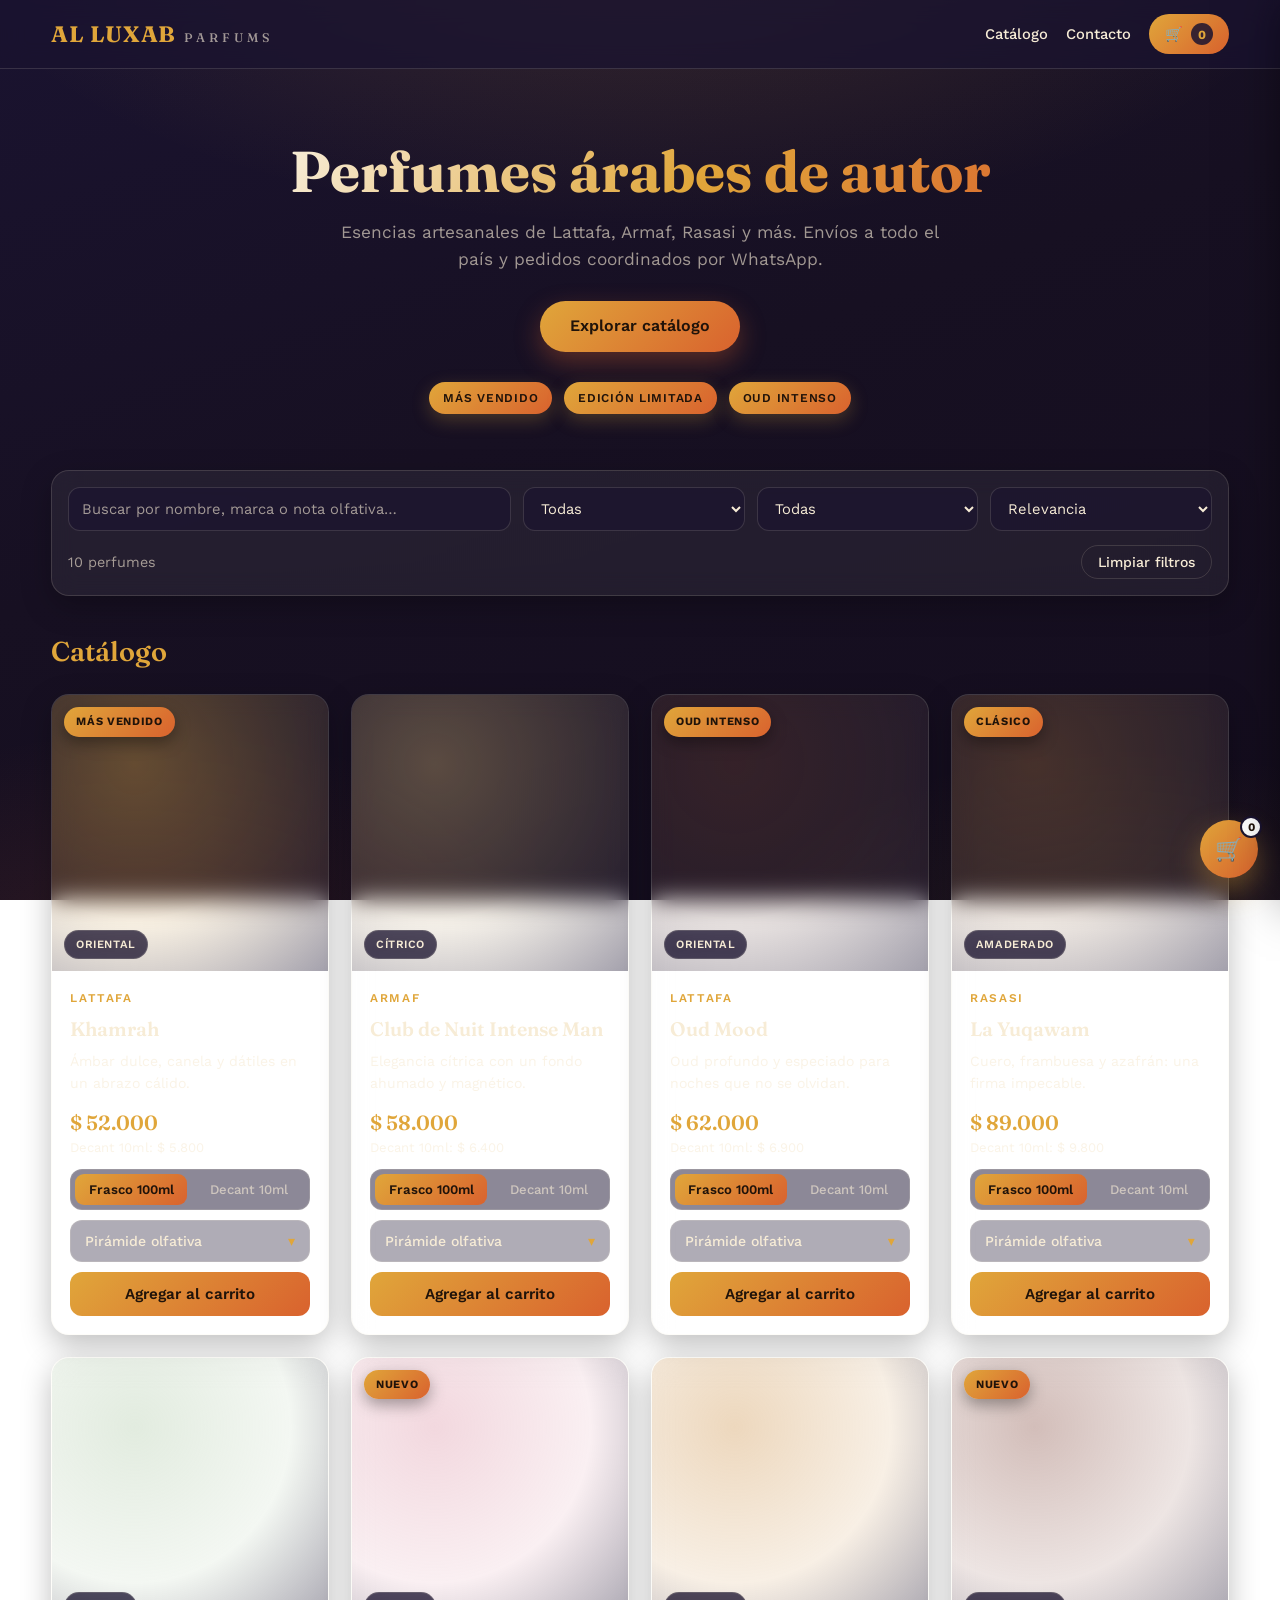
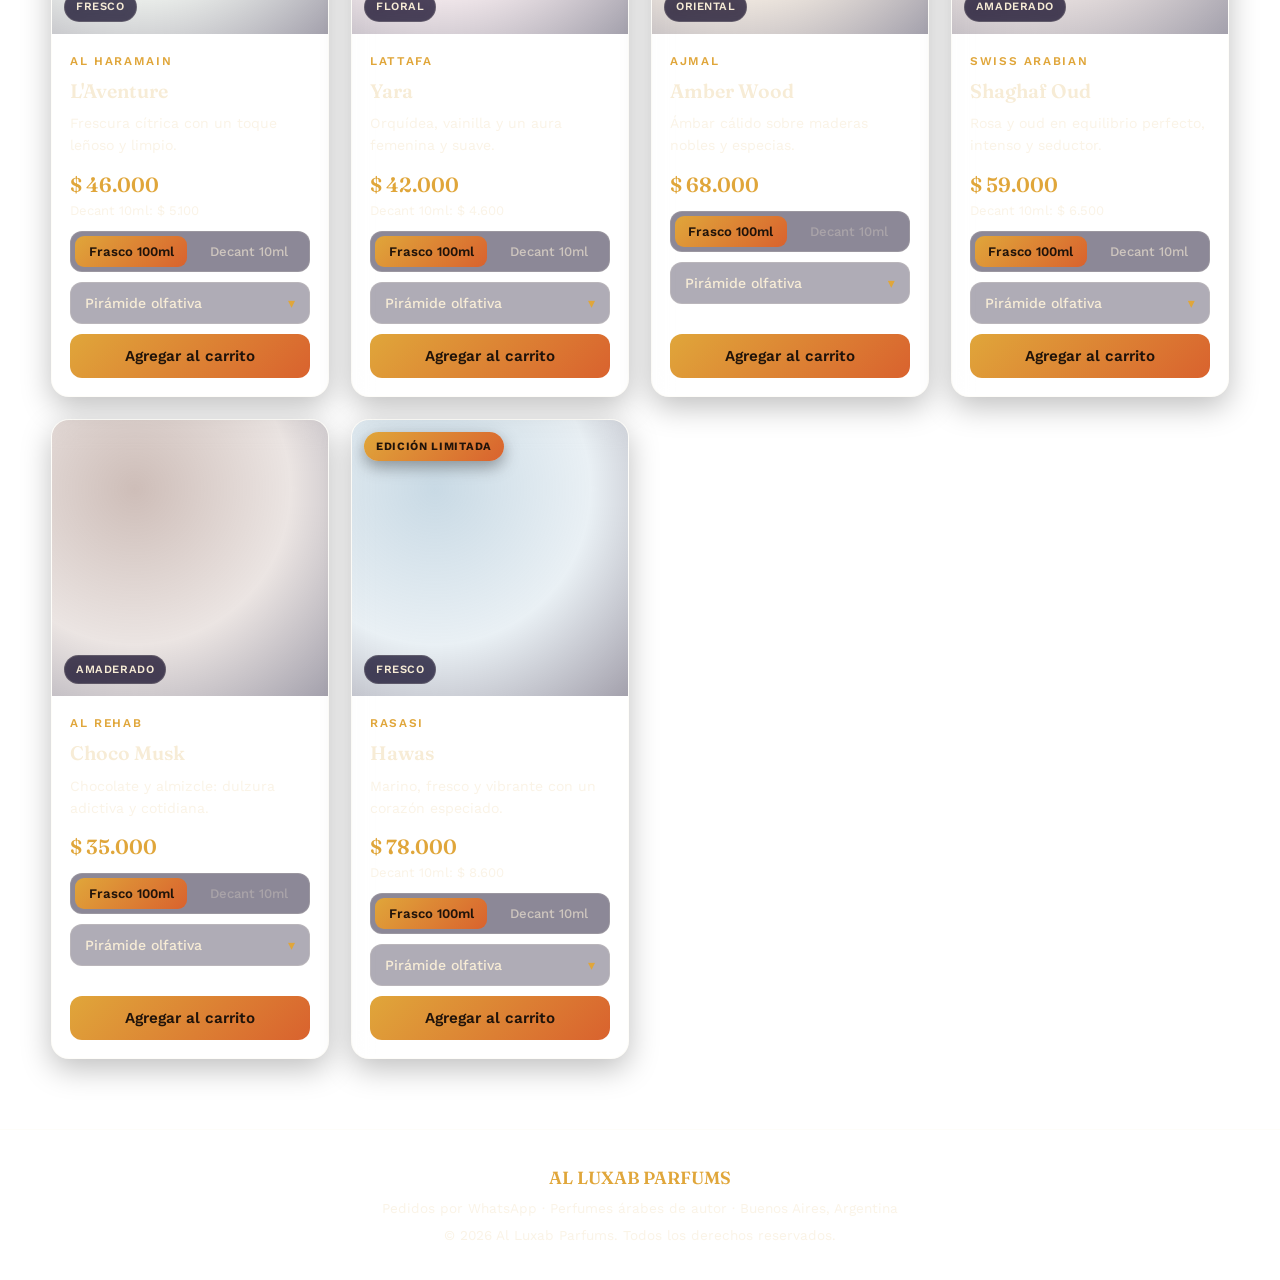
==== index.html @ f79dd001 "Initial release: Al Luxab Parfums e-commerce & admin panel" ====
<!DOCTYPE html>
<html lang="es">
<head>
<meta charset="UTF-8">
<meta name="viewport" content="width=device-width, initial-scale=1.0">
<title>Al Luxab Parfums — Perfumes árabes de autor</title>
<meta name="description" content="Perfumes árabes de autor. Envíos a todo el país y pedidos por WhatsApp.">
<link rel="preconnect" href="https://fonts.googleapis.com">
<link rel="preconnect" href="https://fonts.gstatic.com" crossorigin>
<link href="https://fonts.googleapis.com/css2?family=Fraunces:wght@500;600;700&family=Work+Sans:wght@400;500;600&display=swap" rel="stylesheet">
<style>
  :root {
    --bg: #1a1330;
    --bg-soft: #241b42;
    --gold: #e0a63a;
    --dune: #d9622e;
    --cream: #f7ecd6;
    --muted: rgba(247,236,214,0.62);
    --glass-bg: rgba(255,255,255,0.06);
    --glass-border: rgba(247,236,214,0.14);
    --danger: #e05d5d;
    --success: #4caf7d;
    --whatsapp: #25d366;
    --radius: 18px;
  }

  * { margin: 0; padding: 0; box-sizing: border-box; }

  html { scroll-behavior: smooth; }

  body {
    font-family: 'Work Sans', system-ui, sans-serif;
    background: #1a1330;
    color: var(--cream);
    min-height: 100vh;
    line-height: 1.55;
    background:
      radial-gradient(ellipse 90% 55% at 50% -8%, rgba(224,166,58,0.16), transparent 60%),
      radial-gradient(ellipse 55% 45% at 12% 108%, rgba(217,98,46,0.13), transparent 60%),
      radial-gradient(ellipse 55% 45% at 88% 110%, rgba(224,166,58,0.10), transparent 60%),
      linear-gradient(160deg, #1a1330 0%, #171022 45%, #140d1e 100%);
    background-attachment: fixed;
  }

  ::selection { background: rgba(224,166,58,0.35); }

  button, select, input { font-family: inherit; }

  img { display: block; max-width: 100%; }

  a { color: var(--gold); }

  :focus-visible { outline: 2px solid var(--gold); outline-offset: 2px; }

  .glass {
    background: var(--glass-bg);
    border: 1px solid var(--glass-border);
    border-radius: var(--radius);
    backdrop-filter: blur(12px);
    -webkit-backdrop-filter: blur(12px);
    box-shadow: 0 10px 30px rgba(0,0,0,0.25);
  }

  .container { width: min(1180px, 92%); margin: 0 auto; }

  /* ===== Header ===== */
  header.site-header {
    position: sticky; top: 0; z-index: 60;
    background: rgba(26,19,48,0.72);
    border-bottom: 1px solid var(--glass-border);
    backdrop-filter: blur(12px);
    -webkit-backdrop-filter: blur(12px);
  }
  .header-inner {
    display: flex; align-items: center; justify-content: space-between;
    gap: 16px; padding: 14px 0;
  }
  .brand { display: flex; align-items: baseline; gap: 8px; text-decoration: none; }
  .brand-wordmark {
    font-family: 'Fraunces', serif; font-weight: 700; font-size: 1.4rem;
    letter-spacing: 0.04em; color: var(--gold);
  }
  .brand-sub {
    font-family: 'Fraunces', serif; font-weight: 500; font-size: 0.78rem;
    letter-spacing: 0.32em; color: var(--muted); text-transform: uppercase;
  }
  nav.main-nav { display: flex; align-items: center; gap: 18px; }
  nav.main-nav a { color: var(--cream); text-decoration: none; font-weight: 500; font-size: 0.92rem; transition: color 0.2s; }
  nav.main-nav a:hover { color: var(--gold); }
  .header-cart {
    display: inline-flex; align-items: center; gap: 8px;
    background: linear-gradient(135deg, var(--gold), var(--dune));
    color: #20130a; border: none; border-radius: 999px;
    padding: 9px 16px; font-weight: 600; cursor: pointer; font-size: 0.9rem;
    transition: transform 0.15s, box-shadow 0.2s;
  }
  .header-cart:hover { transform: translateY(-2px); box-shadow: 0 8px 22px rgba(224,166,58,0.35); }
  .header-cart .cart-count {
    background: rgba(26,19,48,0.85); color: var(--gold); border-radius: 999px;
    min-width: 22px; height: 22px; padding: 0 6px; display: inline-flex;
    align-items: center; justify-content: center; font-size: 0.78rem; font-weight: 700;
  }
  .header-cart .cart-count.bump { animation: bump 0.35s ease; }
  @keyframes bump { 0%{transform:scale(1)} 40%{transform:scale(1.35)} 100%{transform:scale(1)} }

  /* ===== Hero ===== */
  .hero { text-align: center; padding: 72px 0 56px; position: relative; }
  .hero h1 {
    font-family: 'Fraunces', serif; font-weight: 700; font-size: clamp(2.1rem, 5vw, 3.6rem);
    line-height: 1.08; color: var(--cream);
    background: linear-gradient(120deg, var(--cream) 20%, var(--gold) 55%, var(--dune) 90%);
    -webkit-background-clip: text; background-clip: text; -webkit-text-fill-color: transparent;
    margin-bottom: 16px;
  }
  .hero p.lead { color: var(--muted); font-size: 1.08rem; max-width: 620px; margin: 0 auto 28px; }
  .hero-cta {
    display: inline-block;
    background: linear-gradient(135deg, var(--gold), var(--dune));
    color: #20130a; font-weight: 600; font-size: 1rem;
    padding: 13px 30px; border-radius: 999px; text-decoration: none;
    box-shadow: 0 10px 26px rgba(217,98,46,0.35); transition: transform 0.2s, box-shadow 0.2s;
  }
  .hero-cta:hover { transform: translateY(-3px); box-shadow: 0 14px 34px rgba(224,166,58,0.4); }
  .hero-chips { display: flex; justify-content: center; gap: 12px; margin-top: 30px; flex-wrap: wrap; }
  .hero-chip {
    font-size: 0.75rem; font-weight: 600; letter-spacing: 0.06em; text-transform: uppercase;
    padding: 7px 14px; border-radius: 999px;
    background: linear-gradient(135deg, var(--gold), var(--dune)); color: #20130a;
    box-shadow: 0 6px 18px rgba(224,166,58,0.25); animation: float 4s ease-in-out infinite;
  }
  .hero-chip:nth-child(2) { animation-delay: 0.7s; }
  .hero-chip:nth-child(3) { animation-delay: 1.4s; }
  @keyframes float { 0%,100%{transform:translateY(0)} 50%{transform:translateY(-7px)} }

  /* ===== Filters ===== */
  .filters-bar {
    position: sticky; top: 66px; z-index: 50; padding: 16px; margin-bottom: 34px;
  }
  .filters-grid { display: grid; grid-template-columns: 1fr; gap: 12px; }
  @media (min-width: 720px) {
    .filters-grid { grid-template-columns: 2fr 1fr 1fr 1fr; }
  }
  .filters-grid input, .filters-grid select {
    width: 100%; padding: 11px 13px; border-radius: 12px;
    background: rgba(26,19,48,0.55); border: 1px solid var(--glass-border);
    color: var(--cream); font-size: 0.92rem; transition: border-color 0.2s;
  }
  .filters-grid input::placeholder { color: var(--muted); }
  .filters-grid input:focus, .filters-grid select:focus { border-color: var(--gold); outline: none; }
  .filters-grid select option { background: var(--bg-soft); color: var(--cream); }
  .filters-meta {
    display: flex; align-items: center; justify-content: space-between;
    gap: 12px; margin-top: 14px; flex-wrap: wrap;
  }
  .filters-meta .result-count { color: var(--muted); font-size: 0.9rem; }
  .btn-ghost {
    background: transparent; border: 1px solid var(--glass-border); color: var(--cream);
    padding: 8px 16px; border-radius: 999px; font-weight: 500; font-size: 0.88rem;
    cursor: pointer; transition: border-color 0.2s, color 0.2s;
  }
  .btn-ghost:hover { border-color: var(--gold); color: var(--gold); }

  /* ===== Error banner ===== */
  .error-banner {
    border: 1px solid rgba(224,93,93,0.5); background: rgba(224,93,93,0.12);
    color: #f3b9b9; padding: 14px 18px; border-radius: 14px; margin-bottom: 28px; font-size: 0.95rem;
  }

  /* ===== Product grid ===== */
  .section-title {
    font-family: 'Fraunces', serif; font-weight: 600; font-size: 1.7rem;
    color: var(--gold); margin-bottom: 22px;
  }
  .grid { display: grid; grid-template-columns: repeat(auto-fill, minmax(250px, 1fr)); gap: 22px; }

  .card { overflow: hidden; display: flex; flex-direction: column; transition: transform 0.25s, box-shadow 0.25s, border-color 0.25s; }
  .card:hover { transform: translateY(-4px); border-color: rgba(224,166,58,0.55); box-shadow: 0 18px 40px rgba(0,0,0,0.4); }
  .card-image { position: relative; aspect-ratio: 1 / 1; overflow: hidden; }
  .card-image img { width: 100%; height: 100%; object-fit: cover; transition: transform 0.5s ease; }
  .card:hover .card-image img { transform: scale(1.06); }
  .card-image .fallback { width: 100%; height: 100%; }
  .badge-chip {
    position: absolute; top: 12px; left: 12px; z-index: 2;
    background: linear-gradient(135deg, var(--gold), var(--dune));
    color: #20130a; font-size: 0.7rem; font-weight: 700; letter-spacing: 0.06em;
    text-transform: uppercase; padding: 6px 12px; border-radius: 999px;
    box-shadow: 0 6px 16px rgba(0,0,0,0.35);
  }
  .family-chip {
    position: absolute; bottom: 12px; left: 12px; z-index: 2;
    background: rgba(26,19,48,0.75); color: var(--cream); border: 1px solid var(--glass-border);
    font-size: 0.7rem; font-weight: 600; letter-spacing: 0.05em; text-transform: uppercase;
    padding: 5px 11px; border-radius: 999px; backdrop-filter: blur(6px);
  }
  .card-body { padding: 18px; display: flex; flex-direction: column; gap: 10px; flex: 1; }
  .card-brand { font-size: 0.74rem; font-weight: 600; letter-spacing: 0.14em; text-transform: uppercase; color: var(--gold); }
  .card-name { font-family: 'Fraunces', serif; font-weight: 600; font-size: 1.22rem; line-height: 1.2; }
  .card-tagline {
    color: var(--muted); font-size: 0.88rem;
    display: -webkit-box; -webkit-line-clamp: 2; -webkit-box-orient: vertical; overflow: hidden;
  }
  .price-block { margin-top: 2px; }
  .price-main { font-family: 'Fraunces', serif; font-weight: 600; font-size: 1.28rem; color: var(--gold); }
  .price-alt { color: var(--muted); font-size: 0.82rem; }

  .segmented { display: grid; grid-template-columns: 1fr 1fr; gap: 6px; background: rgba(26,19,48,0.5); border: 1px solid var(--glass-border); border-radius: 12px; padding: 4px; }
  .segmented button {
    border: none; background: transparent; color: var(--muted); font-size: 0.82rem; font-weight: 500;
    padding: 8px 6px; border-radius: 9px; cursor: pointer; transition: background 0.2s, color 0.2s;
  }
  .segmented button.active { background: linear-gradient(135deg, var(--gold), var(--dune)); color: #20130a; font-weight: 600; }
  .segmented button:disabled { opacity: 0.45; cursor: not-allowed; }

  .accordion { border: 1px solid var(--glass-border); border-radius: 12px; background: rgba(26,19,48,0.35); }
  .accordion-trigger {
    width: 100%; display: flex; justify-content: space-between; align-items: center;
    background: transparent; border: none; color: var(--cream); font-size: 0.88rem; font-weight: 500;
    padding: 12px 14px; cursor: pointer; text-align: left;
  }
  .accordion-trigger .chev { transition: transform 0.25s; color: var(--gold); }
  .accordion-trigger[aria-expanded="true"] .chev { transform: rotate(180deg); }
  .accordion-panel { display: none; padding: 0 14px 14px; }
  .accordion-panel.open { display: block; }
  .note-row { margin-bottom: 10px; }
  .note-row:last-child { margin-bottom: 0; }
  .note-label { font-size: 0.72rem; font-weight: 600; letter-spacing: 0.1em; text-transform: uppercase; color: var(--muted); margin-bottom: 6px; }
  .chips { display: flex; flex-wrap: wrap; gap: 6px; }
  .chip {
    font-size: 0.76rem; padding: 4px 10px; border-radius: 999px;
    background: rgba(224,166,58,0.12); border: 1px solid rgba(224,166,58,0.3); color: var(--cream);
  }
  .btn-add {
    margin-top: auto; width: 100%; border: none; border-radius: 12px;
    background: linear-gradient(135deg, var(--gold), var(--dune));
    color: #20130a; font-weight: 600; font-size: 0.95rem; padding: 13px; cursor: pointer;
    transition: transform 0.15s, box-shadow 0.2s;
  }
  .btn-add:hover { transform: translateY(-2px); box-shadow: 0 10px 24px rgba(224,166,58,0.35); }

  .empty-state { text-align: center; color: var(--muted); padding: 60px 20px; font-size: 1rem; }
  .empty-state .emoji { font-size: 2.2rem; display: block; margin-bottom: 10px; }

  /* ===== Cart drawer ===== */
  .overlay {
    position: fixed; inset: 0; background: rgba(10,6,20,0.6); backdrop-filter: blur(3px);
    opacity: 0; pointer-events: none; transition: opacity 0.3s; z-index: 90;
  }
  .overlay.show { opacity: 1; pointer-events: auto; }
  .drawer {
    position: fixed; top: 0; right: 0; height: 100dvh; width: min(440px, 100vw);
    background: var(--bg-soft); z-index: 100; transform: translateX(105%);
    transition: transform 0.35s cubic-bezier(0.22, 1, 0.36, 1);
    display: flex; flex-direction: column;
    border-left: 1px solid var(--glass-border);
    box-shadow: -18px 0 50px rgba(0,0,0,0.5);
  }
  .drawer.open { transform: translateX(0); }
  .drawer-header { display: flex; align-items: center; justify-content: space-between; padding: 20px 20px 14px; border-bottom: 1px solid var(--glass-border); }
  .drawer-header h2 { font-family: 'Fraunces', serif; font-weight: 600; font-size: 1.3rem; color: var(--gold); }
  .icon-btn {
    background: transparent; border: 1px solid var(--glass-border); border-radius: 50%;
    width: 38px; height: 38px; color: var(--cream); font-size: 1.1rem; cursor: pointer;
    display: inline-flex; align-items: center; justify-content: center; transition: border-color 0.2s, color 0.2s;
  }
  .icon-btn:hover { border-color: var(--danger); color: var(--danger); }
  .drawer-body { flex: 1; overflow-y: auto; padding: 16px 20px; display: flex; flex-direction: column; gap: 12px; }

  .cart-empty { text-align: center; color: var(--muted); padding: 40px 10px; }
  .cart-empty .emoji { font-size: 2.4rem; display: block; margin-bottom: 10px; }
  .cart-empty a { color: var(--gold); }

  .line-item { display: flex; gap: 12px; padding: 12px; border-radius: 14px; background: var(--glass-bg); border: 1px solid var(--glass-border); }
  .line-thumb { width: 62px; height: 62px; border-radius: 10px; overflow: hidden; flex-shrink: 0; background: rgba(26,19,48,0.5); }
  .line-thumb img { width: 100%; height: 100%; object-fit: cover; }
  .line-info { flex: 1; min-width: 0; display: flex; flex-direction: column; gap: 6px; }
  .line-brand { font-size: 0.7rem; font-weight: 600; letter-spacing: 0.12em; text-transform: uppercase; color: var(--gold); }
  .line-name { font-family: 'Fraunces', serif; font-weight: 600; font-size: 0.98rem; }
  .line-top { display: flex; justify-content: space-between; gap: 8px; }
  .line-remove { background: none; border: none; color: var(--muted); cursor: pointer; font-size: 1rem; line-height: 1; padding: 2px 4px; }
  .line-remove:hover { color: var(--danger); }
  .line-controls { display: flex; align-items: center; justify-content: space-between; gap: 8px; flex-wrap: wrap; }
  .line-select {
    padding: 6px 8px; border-radius: 8px; background: rgba(26,19,48,0.6);
    border: 1px solid var(--glass-border); color: var(--cream); font-size: 0.8rem; max-width: 150px;
  }
  .line-select option { background: var(--bg-soft); color: var(--cream); }
  .qty { display: inline-flex; align-items: center; gap: 2px; border: 1px solid var(--glass-border); border-radius: 9px; overflow: hidden; }
  .qty button { background: rgba(26,19,48,0.6); border: none; color: var(--cream); width: 28px; height: 30px; cursor: pointer; font-size: 1rem; }
  .qty button:hover { background: rgba(224,166,58,0.2); color: var(--gold); }
  .qty .qty-val { min-width: 26px; text-align: center; font-size: 0.9rem; font-weight: 600; }
  .line-subtotal { color: var(--gold); font-weight: 600; font-size: 0.92rem; white-space: nowrap; }

  .pay-block { margin-top: 4px; }
  .pay-block h3 { font-size: 0.82rem; font-weight: 600; letter-spacing: 0.08em; text-transform: uppercase; color: var(--muted); margin-bottom: 10px; }
  .pay-options { display: flex; flex-direction: column; gap: 8px; }
  .pay-option { display: flex; gap: 10px; align-items: flex-start; padding: 11px 12px; border-radius: 12px; border: 1px solid var(--glass-border); background: var(--glass-bg); cursor: pointer; transition: border-color 0.2s, background 0.2s; }
  .pay-option:hover { border-color: rgba(224,166,58,0.5); }
  .pay-option.selected { border-color: var(--gold); background: rgba(224,166,58,0.1); }
  .pay-option input { accent-color: var(--gold); margin-top: 4px; }
  .pay-option label { cursor: pointer; }
  .pay-option .pay-title { font-weight: 600; font-size: 0.9rem; }
  .pay-option .pay-desc { color: var(--muted); font-size: 0.8rem; }

  .totals { padding: 16px 20px; border-top: 1px solid var(--glass-border); background: rgba(26,19,48,0.4); }
  .total-row { display: flex; justify-content: space-between; font-size: 0.92rem; padding: 3px 0; }
  .total-row .muted { color: var(--muted); }
  .total-row .strike { text-decoration: line-through; color: var(--muted); }
  .savings-row { color: var(--success); font-weight: 600; }
  .off-badge {
    display: inline-block; background: linear-gradient(135deg, var(--gold), var(--dune));
    color: #20130a; font-size: 0.7rem; font-weight: 700; letter-spacing: 0.05em;
    padding: 2px 8px; border-radius: 999px; margin-left: 6px; text-transform: uppercase;
  }
  .total-final { display: flex; justify-content: space-between; align-items: center; font-size: 1.06rem; margin-top: 6px; padding-top: 8px; border-top: 1px dashed var(--glass-border); }
  .total-final .amount { font-family: 'Fraunces', serif; font-weight: 700; font-size: 1.3rem; color: var(--gold); }
  .cuotas-line { color: var(--muted); font-size: 0.85rem; margin-top: 4px; }
  .drawer-actions { display: flex; flex-direction: column; gap: 10px; margin-top: 14px; }
  .btn-whatsapp {
    width: 100%; border: none; border-radius: 12px; padding: 14px; font-weight: 600; font-size: 0.98rem;
    background: linear-gradient(135deg, #2fbe62, var(--whatsapp)); color: #07120b; cursor: pointer;
    transition: transform 0.15s, box-shadow 0.2s; display: inline-flex; align-items: center; justify-content: center; gap: 8px;
  }
  .btn-whatsapp:hover { transform: translateY(-2px); box-shadow: 0 10px 24px rgba(37,211,102,0.3); }
  .btn-copy {
    width: 100%; border: 1px solid var(--glass-border); border-radius: 12px; padding: 13px;
    background: transparent; color: var(--cream); font-weight: 500; font-size: 0.92rem; cursor: pointer; transition: border-color 0.2s;
  }
  .btn-copy:hover { border-color: var(--gold); color: var(--gold); }

  /* ===== FAB ===== */
  .fab {
    position: fixed; right: 22px; bottom: 22px; z-index: 80;
    width: 58px; height: 58px; border-radius: 50%; border: none; cursor: pointer;
    background: linear-gradient(135deg, var(--gold), var(--dune)); color: #20130a;
    font-size: 1.4rem; box-shadow: 0 12px 30px rgba(224,166,58,0.4);
    transition: transform 0.2s; display: inline-flex; align-items: center; justify-content: center;
  }
  .fab:hover { transform: scale(1.08); }
  .fab .cart-count {
    position: absolute; top: -4px; right: -4px; background: #fff; color: #20130a;
    min-width: 22px; height: 22px; border-radius: 999px; padding: 0 5px;
    font-size: 0.72rem; font-weight: 700; display: inline-flex; align-items: center; justify-content: center;
    border: 2px solid var(--bg);
  }
  .fab .cart-count.bump { animation: bump 0.35s ease; }

  /* ===== Toast ===== */
  .toast {
    position: fixed; bottom: 24px; left: 50%; transform: translateX(-50%) translateY(20px);
    background: var(--bg-soft); color: var(--cream); border: 1px solid var(--glass-border);
    padding: 12px 20px; border-radius: 12px; font-size: 0.9rem; z-index: 200;
    opacity: 0; pointer-events: none; transition: opacity 0.3s, transform 0.3s; box-shadow: 0 14px 34px rgba(0,0,0,0.45);
    max-width: 88vw; text-align: center;
  }
  .toast.show { opacity: 1; transform: translateX(-50%) translateY(0); }
  .toast.success { border-color: var(--success); }
  .toast.error { border-color: var(--danger); }

  /* ===== Footer ===== */
  footer.site-footer { margin-top: 70px; border-top: 1px solid var(--glass-border); padding: 34px 0; text-align: center; }
  footer .footer-brand { font-family: 'Fraunces', serif; font-weight: 600; color: var(--gold); font-size: 1.1rem; }
  footer p { color: var(--muted); font-size: 0.85rem; margin-top: 6px; }

  @media (max-width: 640px) {
    .header-inner { flex-wrap: wrap; }
    nav.main-nav { order: 3; width: 100%; justify-content: space-between; }
    .filters-bar { top: 0; }
  }
</style>
</head>
<body>

<!-- ================= Header ================= -->
<header class="site-header">
  <div class="container header-inner">
    <a href="#catalogo" class="brand">
      <span class="brand-wordmark">AL LUXAB</span>
      <span class="brand-sub">PARFUMS</span>
    </a>
    <nav class="main-nav">
      <a href="#catalogo">Catálogo</a>
      <a href="https://wa.me/5491100000000" target="_blank" rel="noopener">Contacto</a>
      <button class="header-cart" type="button" data-open-cart aria-label="Abrir carrito">
        🛒 <span class="cart-count" data-cart-count>0</span>
      </button>
    </nav>
  </div>
</header>

<!-- ================= Hero ================= -->
<section class="hero">
  <div class="container">
    <h1>Perfumes árabes de autor</h1>
    <p class="lead">Esencias artesanales de Lattafa, Armaf, Rasasi y más. Envíos a todo el país y pedidos coordinados por WhatsApp.</p>
    <a class="hero-cta" href="#catalogo">Explorar catálogo</a>
    <div class="hero-chips" aria-hidden="true">
      <span class="hero-chip">Más Vendido</span>
      <span class="hero-chip">Edición Limitada</span>
      <span class="hero-chip">Oud Intenso</span>
    </div>
  </div>
</section>

<!-- ================= Catalog ================= -->
<main class="container" id="catalogo">

  <div id="error-banner" class="error-banner" hidden></div>

  <div class="filters-bar glass">
    <div class="filters-grid">
      <input type="search" id="search-input" placeholder="Buscar por nombre, marca o nota olfativa…" aria-label="Buscar productos">
      <select id="family-select" aria-label="Filtrar por familia olfativa"></select>
      <select id="brand-select" aria-label="Filtrar por marca"></select>
      <select id="sort-select" aria-label="Ordenar productos">
        <option value="relevance">Relevancia</option>
        <option value="price-asc">Precio: menor a mayor</option>
        <option value="price-desc">Precio: mayor a menor</option>
        <option value="name-az">Nombre A–Z</option>
      </select>
    </div>
    <div class="filters-meta">
      <span class="result-count" id="result-count"></span>
      <button class="btn-ghost" type="button" id="clear-filters">Limpiar filtros</button>
    </div>
  </div>

  <h2 class="section-title">Catálogo</h2>
  <div class="grid" id="product-grid"></div>
</main>

<!-- ================= Footer ================= -->
<footer class="site-footer">
  <div class="container">
    <div class="footer-brand">AL LUXAB PARFUMS</div>
    <p>Pedidos por WhatsApp · Perfumes árabes de autor · Buenos Aires, Argentina</p>
    <p>© <span id="year"></span> Al Luxab Parfums. Todos los derechos reservados.</p>
  </div>
</footer>

<!-- ================= Cart drawer ================= -->
<div class="overlay" id="overlay"></div>
<aside class="drawer" id="cart-drawer" role="dialog" aria-modal="true" aria-label="Carrito de compras">
  <div class="drawer-header">
    <h2>Tu carrito</h2>
    <button class="icon-btn" type="button" data-close-cart aria-label="Cerrar carrito">×</button>
  </div>
  <div class="drawer-body" id="cart-items"></div>
  <div class="totals" id="cart-totals"></div>
</aside>

<button class="fab" type="button" data-open-cart aria-label="Abrir carrito">
  🛒<span class="cart-count" data-cart-count>0</span>
</button>

<div class="toast" id="toast" role="status" aria-live="polite"></div>

<script>
/* ============================================================
 * AL LUXAB PARFUMS — tienda cliente estática
 * ------------------------------------------------------------
 * CONFIG: ajustá estos tres valores según el negocio.
 * ============================================================ */

// Owner's WhatsApp number (country + area + number, no "+", no spaces).
const WHATSAPP_NUMBER = '5491100000000';

// localStorage key shared with admin.html (admin edits flow to the store).
const STORAGE_KEY = 'aluxab_products';

// Cart persistence key.
const CART_KEY = 'aluxab_cart';

/* ============================================================
 * Estado global
 * ============================================================ */
let catalog = [];
let cart = [];
let payMethod = 'efectivo';
let selectedPresentation = {}; // product id -> 'full' | 'decant' (per-card toggle)

const FAMILIES = ['Amaderado', 'Floral', 'Oriental', 'Fresco', 'Cítrico'];

const PAY_LABELS = {
  efectivo: 'Transferencia / Efectivo (10% OFF)',
  quincenal: 'Cuotas Quincenales (3 cuotas)',
  mensual: 'Cuotas Mensuales (2 cuotas)'
};

/* ============================================================
 * Utilidades
 * ============================================================ */
function fmtARS(n) {
  return new Intl.NumberFormat('es-AR', { style: 'currency', currency: 'ARS', maximumFractionDigits: 0 }).format(n);
}

function normalize(str) {
  return String(str).toLowerCase().normalize('NFD').replace(/[\u0300-\u036f]/g, '');
}

function getProduct(id) {
  return catalog.find(function (p) { return p.id === id; });
}

function toast(msg, type) {
  var el = document.getElementById('toast');
  el.textContent = msg;
  el.className = 'toast show ' + (type || '');
  clearTimeout(toast._t);
  toast._t = setTimeout(function () { el.className = 'toast'; }, 2600);
}

function esc(s) {
  return String(s).replace(/[&<>"']/g, function (c) {
    return { '&': '&amp;', '<': '&lt;', '>': '&gt;', '"': '&quot;', "'": '&#39;' }[c];
  });
}

/* ============================================================
 * Carga de datos (robusta)
 * ============================================================ */
function loadCatalog() {
  var banner = document.getElementById('error-banner');

  // 1) localStorage primero (ediciones del admin)
  try {
    var raw = localStorage.getItem(STORAGE_KEY);
    if (raw) {
      var parsed = JSON.parse(raw);
      if (Array.isArray(parsed) && parsed.length) {
        catalog = parsed;
        init();
        return;
      }
    }
  } catch (e) { /* ignore corrupt data, fall through */ }

  // 2) fetch('products.json')
  fetch('products.json')
    .then(function (res) {
      if (!res.ok) throw new Error('HTTP ' + res.status);
      return res.json();
    })
    .then(function (data) {
      if (!Array.isArray(data)) throw new Error('products.json no es un array');
      catalog = data;
      init();
    })
    .catch(function () {
      catalog = [];
      banner.hidden = false;
      banner.textContent = 'No se pudo cargar el catálogo. Abrí el proyecto con un servidor local (p. ej. Live Server o `python -m http.server`) o subí products.json desde el panel de administración.';
      init();
    });
}

/* ============================================================
 * Filtros y orden
 * ============================================================ */
function buildFilterOptions() {
  var fam = document.getElementById('family-select');
  var br = document.getElementById('brand-select');
  fam.innerHTML = '<option value="">Todas</option>';
  br.innerHTML = '<option value="">Todas</option>';

  FAMILIES.forEach(function (f) {
    var opt = document.createElement('option');
    opt.value = f;
    opt.textContent = f;
    fam.appendChild(opt);
  });

  var brands = Array.from(new Set(catalog.map(function (p) { return p.brand; }))).sort();
  brands.forEach(function (b) {
    var opt = document.createElement('option');
    opt.value = b;
    opt.textContent = b;
    br.appendChild(opt);
  });
}

function noteText(p) {
  var parts = [];
  ['salida', 'corazon', 'fondo'].forEach(function (k) {
    if (Array.isArray(p.notes && p.notes[k])) parts = parts.concat(p.notes[k]);
  });
  return parts.join(' ');
}

function filteredProducts() {
  var q = normalize(document.getElementById('search-input').value.trim());
  var fam = document.getElementById('family-select').value;
  var br = document.getElementById('brand-select').value;
  var sort = document.getElementById('sort-select').value;

  var list = catalog.filter(function (p) {
    if (fam && p.family !== fam) return false;
    if (br && p.brand !== br) return false;
    if (q) {
      var hay = normalize([p.name, p.brand, p.tagline, noteText(p)].join(' '));
      if (hay.indexOf(q) === -1) return false;
    }
    return true;
  });

  if (sort === 'price-asc') list = list.slice().sort(function (a, b) { return a.price - b.price; });
  else if (sort === 'price-desc') list = list.slice().sort(function (a, b) { return b.price - a.price; });
  else if (sort === 'name-az') list = list.slice().sort(function (a, b) { return a.name.localeCompare(b.name, 'es'); });
  return list;
}

function unitPrice(p, presentation) {
  return presentation === 'decant' && p.decantPrice != null ? p.decantPrice : p.price;
}

function presentationLabel(presentation) {
  return presentation === 'decant' ? 'Decant 10ml' : 'Frasco 100ml';
}

/* ============================================================
 * Render del catálogo
 * ============================================================ */
function renderGrid() {
  var grid = document.getElementById('product-grid');
  grid.textContent = '';

  var list = filteredProducts();
  document.getElementById('result-count').textContent = list.length === 1
    ? '1 perfume'
    : list.length + ' perfumes';

  if (!list.length) {
    var empty = document.createElement('div');
    empty.className = 'empty-state';
    empty.style.gridColumn = '1 / -1';
    var em = document.createElement('span');
    em.className = 'emoji';
    em.textContent = '🔍';
    var txt = document.createElement('span');
    txt.textContent = 'No se encontraron perfumes con esos filtros.';
    empty.appendChild(em);
    empty.appendChild(txt);
    grid.appendChild(empty);
    return;
  }

  list.forEach(function (p) {
    grid.appendChild(buildCard(p));
  });
}

function buildCard(p) {
  if (!selectedPresentation[p.id]) selectedPresentation[p.id] = 'full';

  var card = document.createElement('article');
  card.className = 'card glass';

  /* ---- imagen ---- */
  var imgWrap = document.createElement('div');
  imgWrap.className = 'card-image';

  if (p.image) {
    var img = document.createElement('img');
    img.src = p.image;
    img.alt = p.brand + ' ' + p.name;
    img.loading = 'lazy';
    img.addEventListener('error', function () {
      img.replaceWith(makeFallback(p.liquid));
    });
    imgWrap.appendChild(img);
  } else {
    imgWrap.appendChild(makeFallback(p.liquid));
  }

  if (p.badge) {
    var chip = document.createElement('span');
    chip.className = 'badge-chip';
    chip.textContent = p.badge;
    imgWrap.appendChild(chip);
  }

  var fchip = document.createElement('span');
  fchip.className = 'family-chip';
  fchip.textContent = p.family;
  imgWrap.appendChild(fchip);

  card.appendChild(imgWrap);

  /* ---- cuerpo ---- */
  var body = document.createElement('div');
  body.className = 'card-body';

  var brand = document.createElement('div');
  brand.className = 'card-brand';
  brand.textContent = p.brand;
  body.appendChild(brand);

  var name = document.createElement('div');
  name.className = 'card-name';
  name.textContent = p.name;
  body.appendChild(name);

  if (p.tagline) {
    var tag = document.createElement('div');
    tag.className = 'card-tagline';
    tag.textContent = p.tagline;
    body.appendChild(tag);
  }

  /* precio */
  var priceBlock = document.createElement('div');
  priceBlock.className = 'price-block';
  var priceMain = document.createElement('span');
  priceMain.className = 'price-main';
  var priceAlt = document.createElement('div');
  priceAlt.className = 'price-alt';
  function refreshPrices() {
    var sel = selectedPresentation[p.id];
    priceMain.textContent = fmtARS(unitPrice(p, sel));
    if (sel === 'full' && p.decantPrice != null) {
      priceAlt.textContent = 'Decant 10ml: ' + fmtARS(p.decantPrice);
    } else if (sel === 'decant') {
      priceAlt.textContent = 'Frasco 100ml: ' + fmtARS(p.price);
    } else {
      priceAlt.textContent = '';
    }
  }
  refreshPrices();
  priceBlock.appendChild(priceMain);
  priceBlock.appendChild(priceAlt);
  body.appendChild(priceBlock);

  /* selector de presentación */
  var seg = document.createElement('div');
  seg.className = 'segmented';
  seg.setAttribute('role', 'group');
  seg.setAttribute('aria-label', 'Presentación de ' + p.name);

  var btnFull = document.createElement('button');
  btnFull.type = 'button';
  btnFull.textContent = 'Frasco 100ml';
  var btnDecant = document.createElement('button');
  btnDecant.type = 'button';
  btnDecant.textContent = 'Decant 10ml';

  var hasDecant = p.decantPrice != null;
  if (!hasDecant) {
    btnDecant.disabled = true;
    btnDecant.setAttribute('aria-disabled', 'true');
    btnDecant.title = 'Este perfume no tiene versión decant disponible';
  }

  function syncActive() {
    btnFull.classList.toggle('active', selectedPresentation[p.id] === 'full');
    btnDecant.classList.toggle('active', selectedPresentation[p.id] === 'decant');
  }
  syncActive();

  btnFull.addEventListener('click', function () {
    selectedPresentation[p.id] = 'full';
    syncActive(); refreshPrices();
  });
  btnDecant.addEventListener('click', function () {
    if (!hasDecant) return;
    selectedPresentation[p.id] = 'decant';
    syncActive(); refreshPrices();
  });

  seg.appendChild(btnFull);
  seg.appendChild(btnDecant);
  body.appendChild(seg);

  /* pirámide olfativa (acordeón) */
  var acc = document.createElement('div');
  acc.className = 'accordion';
  var trig = document.createElement('button');
  trig.type = 'button';
  trig.className = 'accordion-trigger';
  trig.setAttribute('aria-expanded', 'false');
  var trigLabel = document.createElement('span');
  trigLabel.textContent = 'Pirámide olfativa';
  var chev = document.createElement('span');
  chev.className = 'chev';
  chev.textContent = '▾';
  trig.appendChild(trigLabel);
  trig.appendChild(chev);

  var panel = document.createElement('div');
  panel.className = 'accordion-panel';
  [
    { key: 'salida', label: 'Salida' },
    { key: 'corazon', label: 'Corazón' },
    { key: 'fondo', label: 'Fondo' }
  ].forEach(function (sec) {
    var row = document.createElement('div');
    row.className = 'note-row';
    var lab = document.createElement('div');
    lab.className = 'note-label';
    lab.textContent = sec.label;
    row.appendChild(lab);
    var chips = document.createElement('div');
    chips.className = 'chips';
    (p.notes && p.notes[sec.key] ? p.notes[sec.key] : []).forEach(function (n) {
      var c = document.createElement('span');
      c.className = 'chip';
      c.textContent = n;
      chips.appendChild(c);
    });
    row.appendChild(chips);
    panel.appendChild(row);
  });

  trig.addEventListener('click', function () {
    var open = panel.classList.toggle('open');
    trig.setAttribute('aria-expanded', open ? 'true' : 'false');
  });

  acc.appendChild(trig);
  acc.appendChild(panel);
  body.appendChild(acc);

  /* agregar al carrito */
  var addBtn = document.createElement('button');
  addBtn.type = 'button';
  addBtn.className = 'btn-add';
  addBtn.textContent = 'Agregar al carrito';
  addBtn.addEventListener('click', function () {
    addToCart(p.id, selectedPresentation[p.id], 1);
    toast('Agregado al carrito ✓');
  });
  body.appendChild(addBtn);

  card.appendChild(body);
  return card;
}

function makeFallback(liquid) {
  var div = document.createElement('div');
  div.className = 'fallback';
  div.style.background = 'radial-gradient(circle at 30% 25%, ' + (liquid || '#e0a63a') + '55, ' + (liquid || '#e0a63a') + '22 55%, rgba(26,19,48,0.4) 100%)';
  return div;
}

/* ============================================================
 * Carrito
 * ============================================================ */
function saveCart() {
  try { localStorage.setItem(CART_KEY, JSON.stringify(cart)); } catch (e) { /* storage may be unavailable */ }
}

function loadCart() {
  try {
    var raw = localStorage.getItem(CART_KEY);
    if (raw) {
      var parsed = JSON.parse(raw);
      if (Array.isArray(parsed)) cart = parsed;
    }
  } catch (e) { cart = []; }
}

function totalUnits() {
  return cart.reduce(function (s, l) { return s + l.qty; }, 0);
}

function addToCart(id, presentation, qty) {
  var existing = cart.find(function (l) { return l.id === id && l.presentation === presentation; });
  if (existing) {
    existing.qty += qty;
  } else {
    cart.push({ id: id, presentation: presentation, qty: qty });
  }
  saveCart();
  updateCounts(true);
  renderCart();
}

function changeQty(index, delta) {
  var line = cart[index];
  if (!line) return;
  line.qty += delta;
  if (line.qty <= 0) {
    cart.splice(index, 1);
  }
  saveCart();
  updateCounts();
  renderCart();
}

function changePresentation(index, presentation) {
  var line = cart[index];
  if (!line) return;
  var p = getProduct(line.id);
  if (presentation === 'decant' && !(p && p.decantPrice != null)) return;
  line.presentation = presentation;
  saveCart();
  renderCart();
}

function removeLine(index) {
  cart.splice(index, 1);
  saveCart();
  updateCounts();
  renderCart();
}

function updateCounts(bump) {
  var n = totalUnits();
  document.querySelectorAll('[data-cart-count]').forEach(function (el) {
    el.textContent = n;
    if (bump) {
      el.classList.remove('bump');
      void el.offsetWidth;
      el.classList.add('bump');
    }
  });
}

/* ----- Totales y pagos ----- */
function lineTotal(line) {
  var p = getProduct(line.id);
  if (!p) return 0;
  return unitPrice(p, line.presentation) * line.qty;
}

function subtotal() {
  return cart.reduce(function (s, l) { return s + lineTotal(l); }, 0);
}

function computeTotals() {
  var sub = subtotal();
  if (payMethod === 'efectivo') {
    var total = sub * 0.9;
    return { sub: sub, total: total, savings: sub - total, cuotas: null };
  }
  if (payMethod === 'quincenal') {
    var q = Math.ceil(sub / 3);
    return { sub: sub, total: sub, savings: 0, cuotas: { n: 3, each: q, label: 'quincenales' } };
  }
  var m = Math.ceil(sub / 2);
  return { sub: sub, total: sub, savings: 0, cuotas: { n: 2, each: m, label: 'mensuales' } };
}

/* ----- Drawer ----- */
function openCart() {
  renderCart();
  document.getElementById('cart-drawer').classList.add('open');
  document.getElementById('overlay').classList.add('show');
  document.body.style.overflow = 'hidden';
}

function closeCart() {
  document.getElementById('cart-drawer').classList.remove('open');
  document.getElementById('overlay').classList.remove('show');
  document.body.style.overflow = '';
}

function renderCart() {
  var items = document.getElementById('cart-items');
  items.textContent = '';

  if (!cart.length) {
    var empty = document.createElement('div');
    empty.className = 'cart-empty';
    var em = document.createElement('span');
    em.className = 'emoji';
    em.textContent = '🛒';
    var t1 = document.createElement('p');
    t1.textContent = 'Tu carrito está vacío';
    var a = document.createElement('a');
    a.href = '#catalogo';
    a.textContent = 'Explorar el catálogo';
    a.addEventListener('click', closeCart);
    empty.appendChild(em);
    empty.appendChild(t1);
    empty.appendChild(a);
    items.appendChild(empty);
  } else {
    cart.forEach(function (line, i) {
      items.appendChild(buildLineItem(line, i));
    });
  }

  renderTotals();
}

function buildLineItem(line, i) {
  var p = getProduct(line.id);
  if (!p) return document.createElement('div');

  var item = document.createElement('div');
  item.className = 'line-item';

  var thumb = document.createElement('div');
  thumb.className = 'line-thumb';
  if (p.image) {
    var img = document.createElement('img');
    img.src = p.image;
    img.alt = p.brand + ' ' + p.name;
    img.addEventListener('error', function () { img.style.background = p.liquid || 'transparent'; });
    thumb.appendChild(img);
  } else {
    thumb.style.background = 'radial-gradient(circle at 30% 25%, ' + (p.liquid || '#e0a63a') + '88, rgba(26,19,48,0.5))';
  }
  item.appendChild(thumb);

  var info = document.createElement('div');
  info.className = 'line-info';

  var top = document.createElement('div');
  top.className = 'line-top';
  var txt = document.createElement('div');
  var br = document.createElement('div');
  br.className = 'line-brand';
  br.textContent = p.brand;
  var nm = document.createElement('div');
  nm.className = 'line-name';
  nm.textContent = p.name;
  txt.appendChild(br);
  txt.appendChild(nm);
  var rm = document.createElement('button');
  rm.type = 'button';
  rm.className = 'line-remove';
  rm.setAttribute('aria-label', 'Quitar ' + p.name);
  rm.textContent = '×';
  rm.addEventListener('click', function () { removeLine(i); });
  top.appendChild(txt);
  top.appendChild(rm);
  info.appendChild(top);

  var controls = document.createElement('div');
  controls.className = 'line-controls';

  var hasDecant = p.decantPrice != null;
  if (hasDecant) {
    var sel = document.createElement('select');
    sel.className = 'line-select';
    sel.setAttribute('aria-label', 'Presentación de ' + p.name);
    var o1 = document.createElement('option');
    o1.value = 'full';
    o1.textContent = 'Frasco 100ml';
    var o2 = document.createElement('option');
    o2.value = 'decant';
    o2.textContent = 'Decant 10ml';
    sel.appendChild(o1);
    sel.appendChild(o2);
    sel.value = line.presentation;
    sel.addEventListener('change', function () { changePresentation(i, sel.value); });
    controls.appendChild(sel);
  } else {
    var fixed = document.createElement('span');
    fixed.className = 'line-select';
    fixed.style.border = 'none';
    fixed.style.background = 'none';
    fixed.style.padding = '0';
    fixed.textContent = 'Frasco 100ml';
    controls.appendChild(fixed);
  }

  var qty = document.createElement('div');
  qty.className = 'qty';
  var minus = document.createElement('button');
  minus.type = 'button';
  minus.textContent = '−';
  minus.setAttribute('aria-label', 'Disminuir cantidad de ' + p.name);
  minus.addEventListener('click', function () { changeQty(i, -1); });
  var val = document.createElement('span');
  val.className = 'qty-val';
  val.textContent = line.qty;
  var plus = document.createElement('button');
  plus.type = 'button';
  plus.textContent = '+';
  plus.setAttribute('aria-label', 'Aumentar cantidad de ' + p.name);
  plus.addEventListener('click', function () { changeQty(i, 1); });
  qty.appendChild(minus);
  qty.appendChild(val);
  qty.appendChild(plus);
  controls.appendChild(qty);

  var sub = document.createElement('span');
  sub.className = 'line-subtotal';
  sub.textContent = fmtARS(lineTotal(line));
  controls.appendChild(sub);

  info.appendChild(controls);
  item.appendChild(info);
  return item;
}

function renderTotals() {
  var box = document.getElementById('cart-totals');
  box.textContent = '';

  if (!cart.length) return;

  var t = computeTotals();

  /* pago */
  var pay = document.createElement('div');
  pay.className = 'pay-block';
  var h = document.createElement('h3');
  h.textContent = 'Forma de pago';
  pay.appendChild(h);

  var opts = document.createElement('div');
  opts.className = 'pay-options';
  [
    { value: 'efectivo', title: 'Transferencia / Efectivo', desc: '10% OFF en el total' },
    { value: 'quincenal', title: 'Cuotas Quincenales', desc: '3 cuotas' },
    { value: 'mensual', title: 'Cuotas Mensuales', desc: '2 cuotas' }
  ].forEach(function (opt) {
    var lab = document.createElement('label');
    lab.className = 'pay-option' + (payMethod === opt.value ? ' selected' : '');
    var radio = document.createElement('input');
    radio.type = 'radio';
    radio.name = 'pay-method';
    radio.value = opt.value;
    radio.checked = payMethod === opt.value;
    var wrap = document.createElement('div');
    var t1 = document.createElement('div');
    t1.className = 'pay-title';
    t1.textContent = opt.title;
    var d = document.createElement('div');
    d.className = 'pay-desc';
    d.textContent = opt.desc;
    wrap.appendChild(t1);
    wrap.appendChild(d);
    lab.appendChild(radio);
    lab.appendChild(wrap);
    radio.addEventListener('change', function () {
      if (radio.checked) { payMethod = opt.value; renderTotals(); }
    });
    opts.appendChild(lab);
  });
  pay.appendChild(opts);
  box.appendChild(pay);

  /* totales */
  var row = document.createElement('div');
  row.className = 'total-row';
  var l1 = document.createElement('span');
  l1.className = 'muted';
  l1.textContent = 'Subtotal';
  var v1 = document.createElement('span');
  v1.textContent = fmtARS(t.sub);
  row.appendChild(l1);
  row.appendChild(v1);
  box.appendChild(row);

  if (payMethod === 'efectivo') {
    var row2 = document.createElement('div');
    row2.className = 'total-row';
    var l2 = document.createElement('span');
    l2.className = 'muted strike';
    l2.textContent = fmtARS(t.sub);
    var off = document.createElement('span');
    off.className = 'off-badge';
    off.textContent = '10% OFF';
    var l2wrap = document.createElement('span');
    l2wrap.appendChild(l2);
    l2wrap.appendChild(off);
    var v2 = document.createElement('span');
    v2.textContent = fmtARS(t.total);
    row2.appendChild(l2wrap);
    row2.appendChild(v2);
    box.appendChild(row2);

    var row3 = document.createElement('div');
    row3.className = 'total-row savings-row';
    var l3 = document.createElement('span');
    l3.textContent = 'Ahorro';
    var v3 = document.createElement('span');
    v3.textContent = fmtARS(t.savings);
    row3.appendChild(l3);
    row3.appendChild(v3);
    box.appendChild(row3);
  }

  if (t.cuotas) {
    var cu = document.createElement('div');
    cu.className = 'cuotas-line';
    cu.textContent = t.cuotas.n + ' cuotas ' + t.cuotas.label + ' de ' + fmtARS(t.cuotas.each) + ' c/u';
    box.appendChild(cu);
  }

  var fin = document.createElement('div');
  fin.className = 'total-final';
  var fl = document.createElement('span');
  fl.textContent = 'Total';
  var fa = document.createElement('span');
  fa.className = 'amount';
  fa.textContent = fmtARS(t.total);
  fin.appendChild(fl);
  fin.appendChild(fa);
  box.appendChild(fin);

  /* acciones */
  var actions = document.createElement('div');
  actions.className = 'drawer-actions';

  var wa = document.createElement('button');
  wa.type = 'button';
  wa.className = 'btn-whatsapp';
  wa.textContent = 'Enviar Pedido por WhatsApp';
  wa.addEventListener('click', sendWhatsApp);

  var cp = document.createElement('button');
  cp.type = 'button';
  cp.className = 'btn-copy';
  cp.textContent = 'Copiar pedido al portapapeles';
  cp.addEventListener('click', copyOrder);

  actions.appendChild(wa);
  actions.appendChild(cp);
  box.appendChild(actions);
}

/* ============================================================
 * Mensaje de WhatsApp
 * ============================================================ */
function buildMessage() {
  var t = computeTotals();
  var lines = cart.map(function (line) {
    var p = getProduct(line.id);
    var sub = fmtARS(lineTotal(line));
    return '• ' + p.brand + ' ' + p.name + ' (' + presentationLabel(line.presentation) + ') x' + line.qty + ' - ' + sub;
  });

  var desglose;
  if (payMethod === 'efectivo') {
    desglose = '(10% OFF aplicado — ahorrás ' + fmtARS(t.savings) + ')';
  } else if (payMethod === 'quincenal') {
    desglose = '(3 cuotas quincenales de ' + fmtARS(t.cuotas.each) + ')';
  } else {
    desglose = '(2 cuotas mensuales de ' + fmtARS(t.cuotas.each) + ')';
  }

  return [
    '¡Hola Al Luxab Parfums! 👋 Quiero confirmar el siguiente pedido:',
    '',
    '🛍️ *Detalle de la compra:*',
    lines.join('\n'),
    '',
    '💳 *Forma de Pago seleccionada:* ' + PAY_LABELS[payMethod],
    '🏷️ *Total Estimado:* ' + fmtARS(t.total) + ' ' + desglose,
    '',
    'Quedo a la espera para coordinar el pago y la entrega. ¡Muchas gracias!'
  ].join('\n');
}

function sendWhatsApp() {
  var msg = buildMessage();
  var url = 'https://wa.me/' + WHATSAPP_NUMBER + '?text=' + encodeURIComponent(msg);
  window.open(url, '_blank', 'noopener');
}

function copyOrder() {
  var msg = buildMessage();
  var done = function () { toast('Pedido copiado al portapapeles ✓', 'success'); };
  if (navigator.clipboard && navigator.clipboard.writeText) {
    navigator.clipboard.writeText(msg).then(done).catch(function () { fallbackCopy(msg); done(); });
  } else {
    fallbackCopy(msg);
    done();
  }
}

function fallbackCopy(text) {
  var ta = document.createElement('textarea');
  ta.value = text;
  ta.style.position = 'fixed';
  ta.style.opacity = '0';
  document.body.appendChild(ta);
  ta.select();
  try { document.execCommand('copy'); } catch (e) { /* ignore */ }
  document.body.removeChild(ta);
}

/* ============================================================
 * Inicialización
 * ============================================================ */
function init() {
  buildFilterOptions();
  renderGrid();

  var search = document.getElementById('search-input');
  var fam = document.getElementById('family-select');
  var br = document.getElementById('brand-select');
  var sort = document.getElementById('sort-select');

  [search, fam, br, sort].forEach(function (el) {
    el.addEventListener('input', function () { renderGrid(); });
    el.addEventListener('change', function () { renderGrid(); });
  });

  document.getElementById('clear-filters').addEventListener('click', function () {
    search.value = '';
    fam.value = '';
    br.value = '';
    sort.value = 'relevance';
    renderGrid();
  });

  document.querySelectorAll('[data-open-cart]').forEach(function (btn) {
    btn.addEventListener('click', openCart);
  });
  document.getElementById('cart-drawer').querySelector('[data-close-cart]').addEventListener('click', closeCart);
  document.getElementById('overlay').addEventListener('click', closeCart);
  document.addEventListener('keydown', function (e) {
    if (e.key === 'Escape') closeCart();
  });

  loadCart();
  updateCounts();
}

document.getElementById('year').textContent = new Date().getFullYear();

document.addEventListener('DOMContentLoaded', loadCatalog);
</script>
</body>
</html>
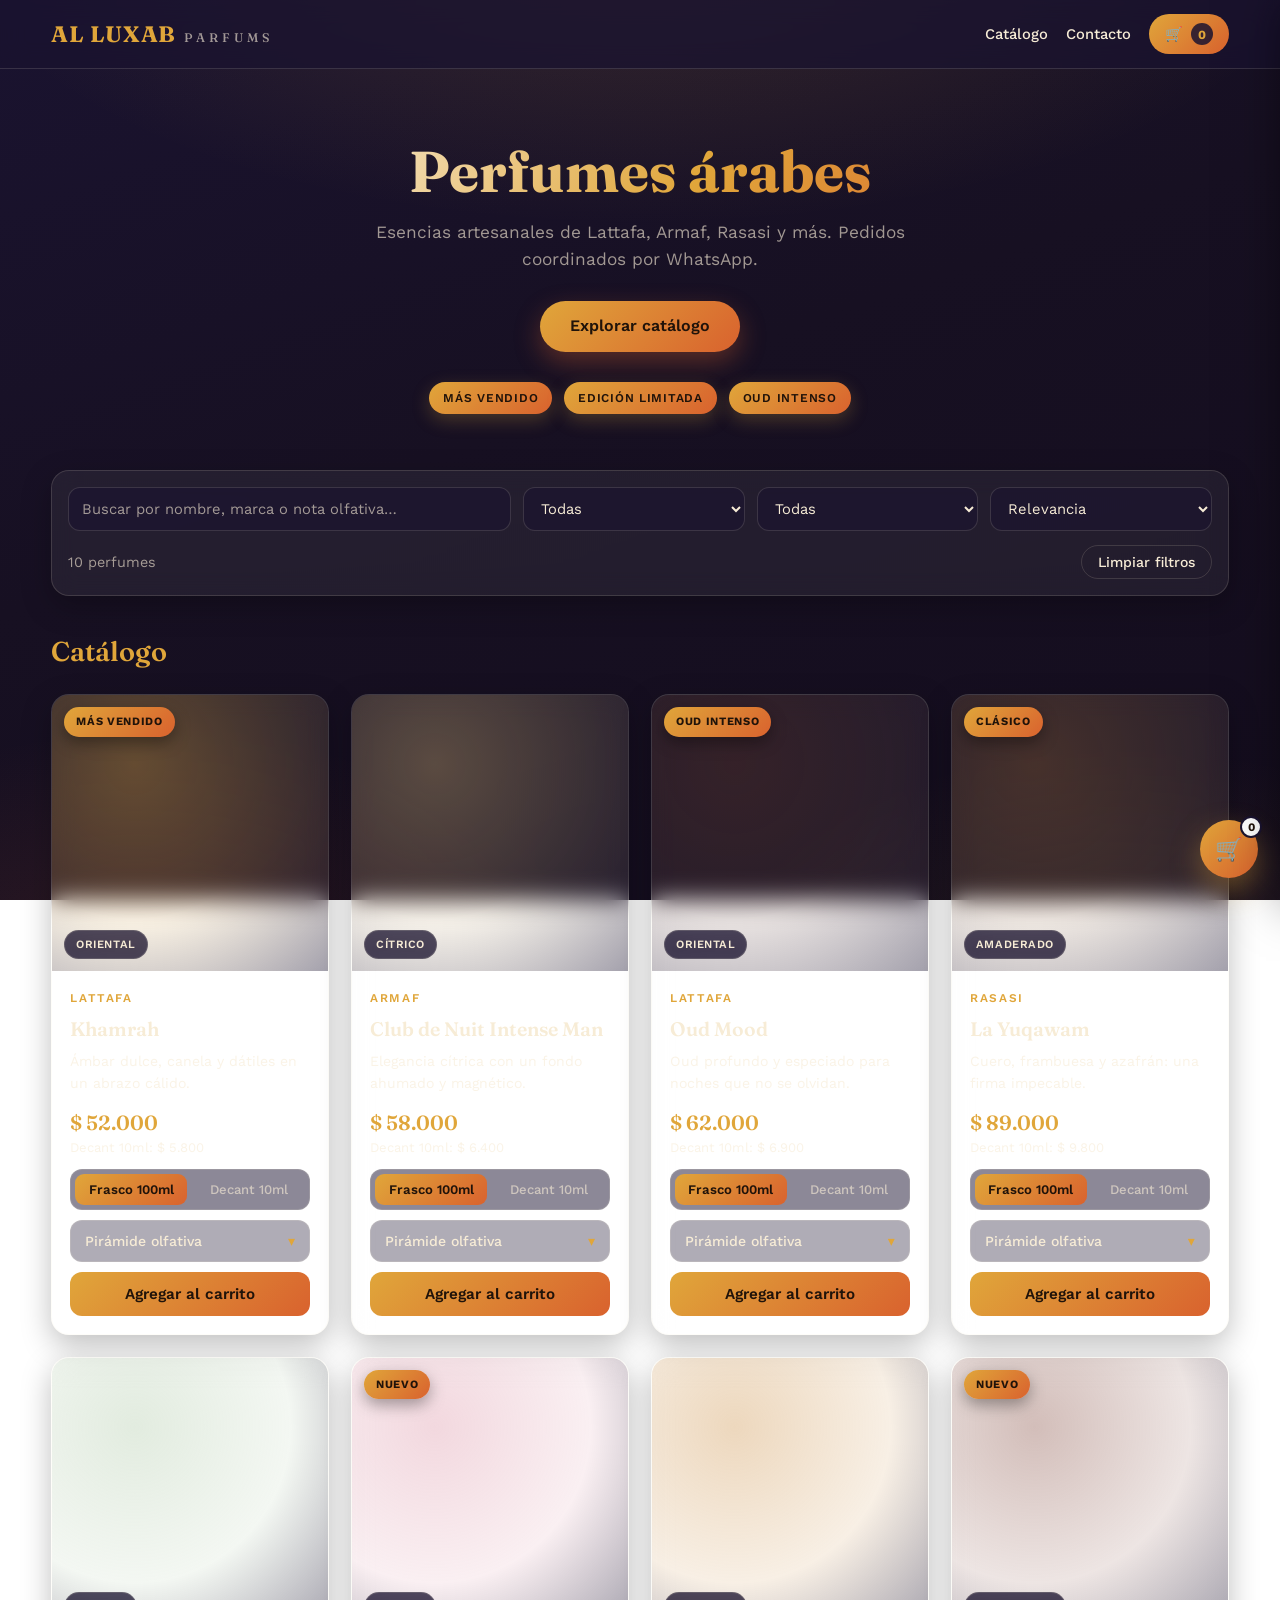
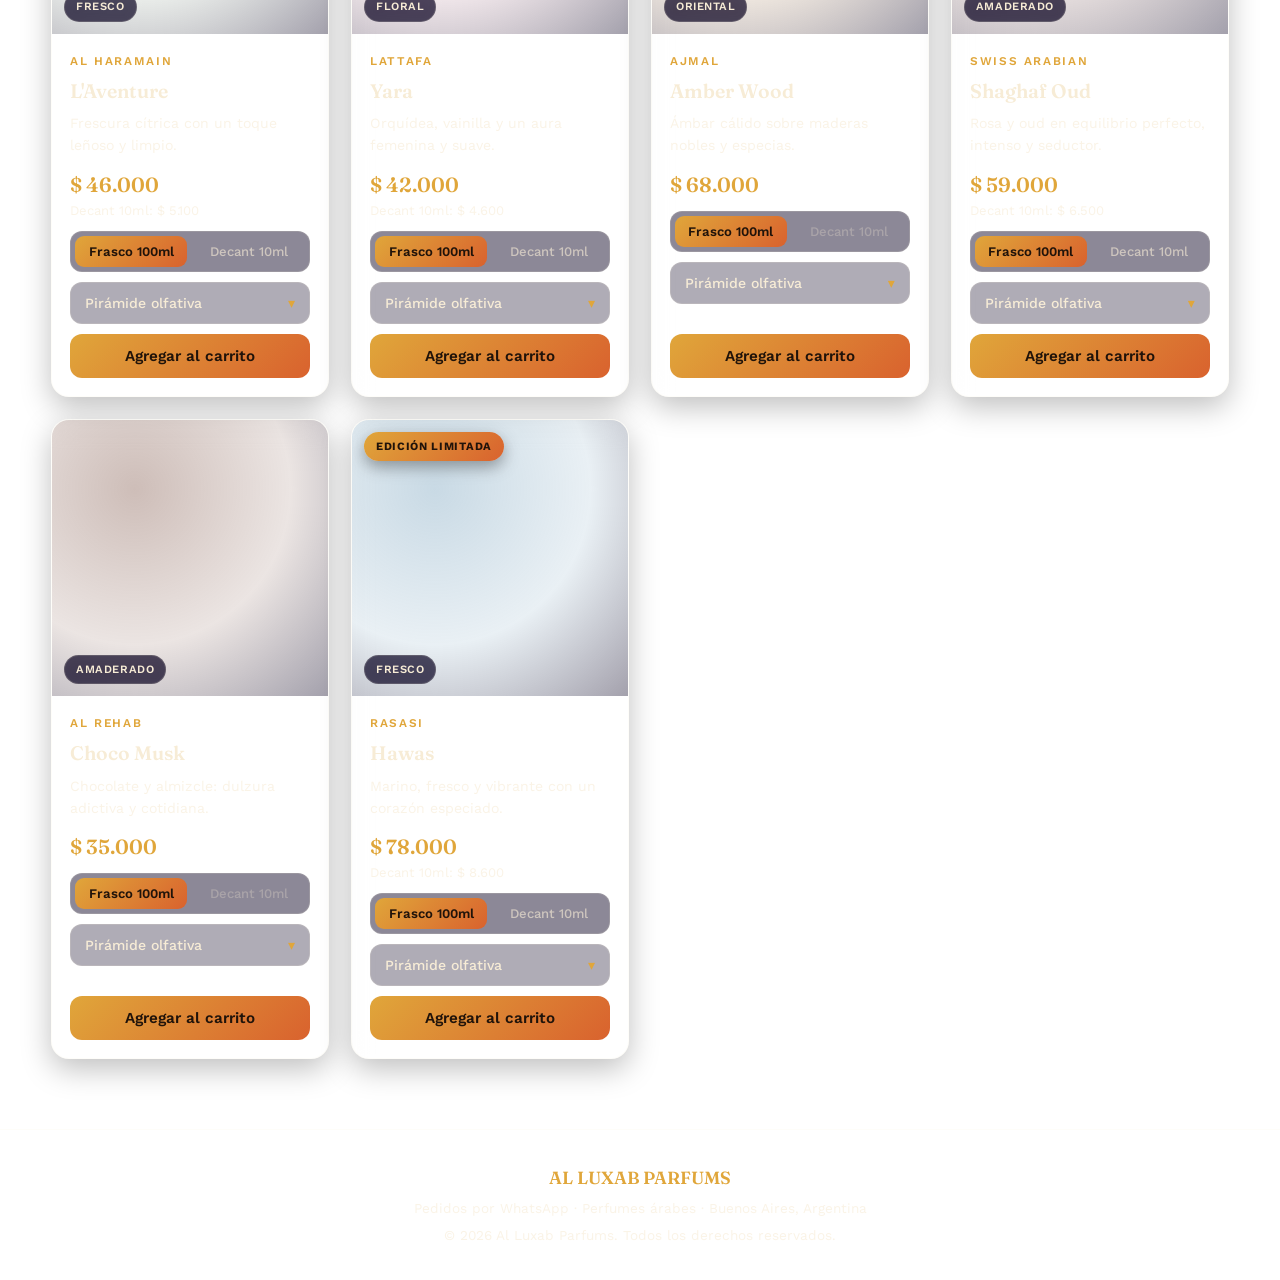
==== commit afa94d16: "refactor: modularize project structure and update copy text" ====
--- a/index.html
+++ b/index.html
@@ -3,370 +3,13 @@
 <head>
 <meta charset="UTF-8">
 <meta name="viewport" content="width=device-width, initial-scale=1.0">
-<title>Al Luxab Parfums — Perfumes árabes de autor</title>
-<meta name="description" content="Perfumes árabes de autor. Envíos a todo el país y pedidos por WhatsApp.">
+<title>Al Luxab Parfums — Perfumes árabes</title>
+<meta name="description" content="Perfumes árabes. Esencias artesanales de Lattafa, Armaf, Rasasi y más. Pedidos coordinados por WhatsApp.">
 <link rel="preconnect" href="https://fonts.googleapis.com">
 <link rel="preconnect" href="https://fonts.gstatic.com" crossorigin>
 <link href="https://fonts.googleapis.com/css2?family=Fraunces:wght@500;600;700&family=Work+Sans:wght@400;500;600&display=swap" rel="stylesheet">
-<style>
-  :root {
-    --bg: #1a1330;
-    --bg-soft: #241b42;
-    --gold: #e0a63a;
-    --dune: #d9622e;
-    --cream: #f7ecd6;
-    --muted: rgba(247,236,214,0.62);
-    --glass-bg: rgba(255,255,255,0.06);
-    --glass-border: rgba(247,236,214,0.14);
-    --danger: #e05d5d;
-    --success: #4caf7d;
-    --whatsapp: #25d366;
-    --radius: 18px;
-  }
-
-  * { margin: 0; padding: 0; box-sizing: border-box; }
-
-  html { scroll-behavior: smooth; }
-
-  body {
-    font-family: 'Work Sans', system-ui, sans-serif;
-    background: #1a1330;
-    color: var(--cream);
-    min-height: 100vh;
-    line-height: 1.55;
-    background:
-      radial-gradient(ellipse 90% 55% at 50% -8%, rgba(224,166,58,0.16), transparent 60%),
-      radial-gradient(ellipse 55% 45% at 12% 108%, rgba(217,98,46,0.13), transparent 60%),
-      radial-gradient(ellipse 55% 45% at 88% 110%, rgba(224,166,58,0.10), transparent 60%),
-      linear-gradient(160deg, #1a1330 0%, #171022 45%, #140d1e 100%);
-    background-attachment: fixed;
-  }
-
-  ::selection { background: rgba(224,166,58,0.35); }
-
-  button, select, input { font-family: inherit; }
-
-  img { display: block; max-width: 100%; }
-
-  a { color: var(--gold); }
-
-  :focus-visible { outline: 2px solid var(--gold); outline-offset: 2px; }
-
-  .glass {
-    background: var(--glass-bg);
-    border: 1px solid var(--glass-border);
-    border-radius: var(--radius);
-    backdrop-filter: blur(12px);
-    -webkit-backdrop-filter: blur(12px);
-    box-shadow: 0 10px 30px rgba(0,0,0,0.25);
-  }
-
-  .container { width: min(1180px, 92%); margin: 0 auto; }
-
-  /* ===== Header ===== */
-  header.site-header {
-    position: sticky; top: 0; z-index: 60;
-    background: rgba(26,19,48,0.72);
-    border-bottom: 1px solid var(--glass-border);
-    backdrop-filter: blur(12px);
-    -webkit-backdrop-filter: blur(12px);
-  }
-  .header-inner {
-    display: flex; align-items: center; justify-content: space-between;
-    gap: 16px; padding: 14px 0;
-  }
-  .brand { display: flex; align-items: baseline; gap: 8px; text-decoration: none; }
-  .brand-wordmark {
-    font-family: 'Fraunces', serif; font-weight: 700; font-size: 1.4rem;
-    letter-spacing: 0.04em; color: var(--gold);
-  }
-  .brand-sub {
-    font-family: 'Fraunces', serif; font-weight: 500; font-size: 0.78rem;
-    letter-spacing: 0.32em; color: var(--muted); text-transform: uppercase;
-  }
-  nav.main-nav { display: flex; align-items: center; gap: 18px; }
-  nav.main-nav a { color: var(--cream); text-decoration: none; font-weight: 500; font-size: 0.92rem; transition: color 0.2s; }
-  nav.main-nav a:hover { color: var(--gold); }
-  .header-cart {
-    display: inline-flex; align-items: center; gap: 8px;
-    background: linear-gradient(135deg, var(--gold), var(--dune));
-    color: #20130a; border: none; border-radius: 999px;
-    padding: 9px 16px; font-weight: 600; cursor: pointer; font-size: 0.9rem;
-    transition: transform 0.15s, box-shadow 0.2s;
-  }
-  .header-cart:hover { transform: translateY(-2px); box-shadow: 0 8px 22px rgba(224,166,58,0.35); }
-  .header-cart .cart-count {
-    background: rgba(26,19,48,0.85); color: var(--gold); border-radius: 999px;
-    min-width: 22px; height: 22px; padding: 0 6px; display: inline-flex;
-    align-items: center; justify-content: center; font-size: 0.78rem; font-weight: 700;
-  }
-  .header-cart .cart-count.bump { animation: bump 0.35s ease; }
-  @keyframes bump { 0%{transform:scale(1)} 40%{transform:scale(1.35)} 100%{transform:scale(1)} }
-
-  /* ===== Hero ===== */
-  .hero { text-align: center; padding: 72px 0 56px; position: relative; }
-  .hero h1 {
-    font-family: 'Fraunces', serif; font-weight: 700; font-size: clamp(2.1rem, 5vw, 3.6rem);
-    line-height: 1.08; color: var(--cream);
-    background: linear-gradient(120deg, var(--cream) 20%, var(--gold) 55%, var(--dune) 90%);
-    -webkit-background-clip: text; background-clip: text; -webkit-text-fill-color: transparent;
-    margin-bottom: 16px;
-  }
-  .hero p.lead { color: var(--muted); font-size: 1.08rem; max-width: 620px; margin: 0 auto 28px; }
-  .hero-cta {
-    display: inline-block;
-    background: linear-gradient(135deg, var(--gold), var(--dune));
-    color: #20130a; font-weight: 600; font-size: 1rem;
-    padding: 13px 30px; border-radius: 999px; text-decoration: none;
-    box-shadow: 0 10px 26px rgba(217,98,46,0.35); transition: transform 0.2s, box-shadow 0.2s;
-  }
-  .hero-cta:hover { transform: translateY(-3px); box-shadow: 0 14px 34px rgba(224,166,58,0.4); }
-  .hero-chips { display: flex; justify-content: center; gap: 12px; margin-top: 30px; flex-wrap: wrap; }
-  .hero-chip {
-    font-size: 0.75rem; font-weight: 600; letter-spacing: 0.06em; text-transform: uppercase;
-    padding: 7px 14px; border-radius: 999px;
-    background: linear-gradient(135deg, var(--gold), var(--dune)); color: #20130a;
-    box-shadow: 0 6px 18px rgba(224,166,58,0.25); animation: float 4s ease-in-out infinite;
-  }
-  .hero-chip:nth-child(2) { animation-delay: 0.7s; }
-  .hero-chip:nth-child(3) { animation-delay: 1.4s; }
-  @keyframes float { 0%,100%{transform:translateY(0)} 50%{transform:translateY(-7px)} }
-
-  /* ===== Filters ===== */
-  .filters-bar {
-    position: sticky; top: 66px; z-index: 50; padding: 16px; margin-bottom: 34px;
-  }
-  .filters-grid { display: grid; grid-template-columns: 1fr; gap: 12px; }
-  @media (min-width: 720px) {
-    .filters-grid { grid-template-columns: 2fr 1fr 1fr 1fr; }
-  }
-  .filters-grid input, .filters-grid select {
-    width: 100%; padding: 11px 13px; border-radius: 12px;
-    background: rgba(26,19,48,0.55); border: 1px solid var(--glass-border);
-    color: var(--cream); font-size: 0.92rem; transition: border-color 0.2s;
-  }
-  .filters-grid input::placeholder { color: var(--muted); }
-  .filters-grid input:focus, .filters-grid select:focus { border-color: var(--gold); outline: none; }
-  .filters-grid select option { background: var(--bg-soft); color: var(--cream); }
-  .filters-meta {
-    display: flex; align-items: center; justify-content: space-between;
-    gap: 12px; margin-top: 14px; flex-wrap: wrap;
-  }
-  .filters-meta .result-count { color: var(--muted); font-size: 0.9rem; }
-  .btn-ghost {
-    background: transparent; border: 1px solid var(--glass-border); color: var(--cream);
-    padding: 8px 16px; border-radius: 999px; font-weight: 500; font-size: 0.88rem;
-    cursor: pointer; transition: border-color 0.2s, color 0.2s;
-  }
-  .btn-ghost:hover { border-color: var(--gold); color: var(--gold); }
-
-  /* ===== Error banner ===== */
-  .error-banner {
-    border: 1px solid rgba(224,93,93,0.5); background: rgba(224,93,93,0.12);
-    color: #f3b9b9; padding: 14px 18px; border-radius: 14px; margin-bottom: 28px; font-size: 0.95rem;
-  }
-
-  /* ===== Product grid ===== */
-  .section-title {
-    font-family: 'Fraunces', serif; font-weight: 600; font-size: 1.7rem;
-    color: var(--gold); margin-bottom: 22px;
-  }
-  .grid { display: grid; grid-template-columns: repeat(auto-fill, minmax(250px, 1fr)); gap: 22px; }
-
-  .card { overflow: hidden; display: flex; flex-direction: column; transition: transform 0.25s, box-shadow 0.25s, border-color 0.25s; }
-  .card:hover { transform: translateY(-4px); border-color: rgba(224,166,58,0.55); box-shadow: 0 18px 40px rgba(0,0,0,0.4); }
-  .card-image { position: relative; aspect-ratio: 1 / 1; overflow: hidden; }
-  .card-image img { width: 100%; height: 100%; object-fit: cover; transition: transform 0.5s ease; }
-  .card:hover .card-image img { transform: scale(1.06); }
-  .card-image .fallback { width: 100%; height: 100%; }
-  .badge-chip {
-    position: absolute; top: 12px; left: 12px; z-index: 2;
-    background: linear-gradient(135deg, var(--gold), var(--dune));
-    color: #20130a; font-size: 0.7rem; font-weight: 700; letter-spacing: 0.06em;
-    text-transform: uppercase; padding: 6px 12px; border-radius: 999px;
-    box-shadow: 0 6px 16px rgba(0,0,0,0.35);
-  }
-  .family-chip {
-    position: absolute; bottom: 12px; left: 12px; z-index: 2;
-    background: rgba(26,19,48,0.75); color: var(--cream); border: 1px solid var(--glass-border);
-    font-size: 0.7rem; font-weight: 600; letter-spacing: 0.05em; text-transform: uppercase;
-    padding: 5px 11px; border-radius: 999px; backdrop-filter: blur(6px);
-  }
-  .card-body { padding: 18px; display: flex; flex-direction: column; gap: 10px; flex: 1; }
-  .card-brand { font-size: 0.74rem; font-weight: 600; letter-spacing: 0.14em; text-transform: uppercase; color: var(--gold); }
-  .card-name { font-family: 'Fraunces', serif; font-weight: 600; font-size: 1.22rem; line-height: 1.2; }
-  .card-tagline {
-    color: var(--muted); font-size: 0.88rem;
-    display: -webkit-box; -webkit-line-clamp: 2; -webkit-box-orient: vertical; overflow: hidden;
-  }
-  .price-block { margin-top: 2px; }
-  .price-main { font-family: 'Fraunces', serif; font-weight: 600; font-size: 1.28rem; color: var(--gold); }
-  .price-alt { color: var(--muted); font-size: 0.82rem; }
-
-  .segmented { display: grid; grid-template-columns: 1fr 1fr; gap: 6px; background: rgba(26,19,48,0.5); border: 1px solid var(--glass-border); border-radius: 12px; padding: 4px; }
-  .segmented button {
-    border: none; background: transparent; color: var(--muted); font-size: 0.82rem; font-weight: 500;
-    padding: 8px 6px; border-radius: 9px; cursor: pointer; transition: background 0.2s, color 0.2s;
-  }
-  .segmented button.active { background: linear-gradient(135deg, var(--gold), var(--dune)); color: #20130a; font-weight: 600; }
-  .segmented button:disabled { opacity: 0.45; cursor: not-allowed; }
-
-  .accordion { border: 1px solid var(--glass-border); border-radius: 12px; background: rgba(26,19,48,0.35); }
-  .accordion-trigger {
-    width: 100%; display: flex; justify-content: space-between; align-items: center;
-    background: transparent; border: none; color: var(--cream); font-size: 0.88rem; font-weight: 500;
-    padding: 12px 14px; cursor: pointer; text-align: left;
-  }
-  .accordion-trigger .chev { transition: transform 0.25s; color: var(--gold); }
-  .accordion-trigger[aria-expanded="true"] .chev { transform: rotate(180deg); }
-  .accordion-panel { display: none; padding: 0 14px 14px; }
-  .accordion-panel.open { display: block; }
-  .note-row { margin-bottom: 10px; }
-  .note-row:last-child { margin-bottom: 0; }
-  .note-label { font-size: 0.72rem; font-weight: 600; letter-spacing: 0.1em; text-transform: uppercase; color: var(--muted); margin-bottom: 6px; }
-  .chips { display: flex; flex-wrap: wrap; gap: 6px; }
-  .chip {
-    font-size: 0.76rem; padding: 4px 10px; border-radius: 999px;
-    background: rgba(224,166,58,0.12); border: 1px solid rgba(224,166,58,0.3); color: var(--cream);
-  }
-  .btn-add {
-    margin-top: auto; width: 100%; border: none; border-radius: 12px;
-    background: linear-gradient(135deg, var(--gold), var(--dune));
-    color: #20130a; font-weight: 600; font-size: 0.95rem; padding: 13px; cursor: pointer;
-    transition: transform 0.15s, box-shadow 0.2s;
-  }
-  .btn-add:hover { transform: translateY(-2px); box-shadow: 0 10px 24px rgba(224,166,58,0.35); }
-
-  .empty-state { text-align: center; color: var(--muted); padding: 60px 20px; font-size: 1rem; }
-  .empty-state .emoji { font-size: 2.2rem; display: block; margin-bottom: 10px; }
-
-  /* ===== Cart drawer ===== */
-  .overlay {
-    position: fixed; inset: 0; background: rgba(10,6,20,0.6); backdrop-filter: blur(3px);
-    opacity: 0; pointer-events: none; transition: opacity 0.3s; z-index: 90;
-  }
-  .overlay.show { opacity: 1; pointer-events: auto; }
-  .drawer {
-    position: fixed; top: 0; right: 0; height: 100dvh; width: min(440px, 100vw);
-    background: var(--bg-soft); z-index: 100; transform: translateX(105%);
-    transition: transform 0.35s cubic-bezier(0.22, 1, 0.36, 1);
-    display: flex; flex-direction: column;
-    border-left: 1px solid var(--glass-border);
-    box-shadow: -18px 0 50px rgba(0,0,0,0.5);
-  }
-  .drawer.open { transform: translateX(0); }
-  .drawer-header { display: flex; align-items: center; justify-content: space-between; padding: 20px 20px 14px; border-bottom: 1px solid var(--glass-border); }
-  .drawer-header h2 { font-family: 'Fraunces', serif; font-weight: 600; font-size: 1.3rem; color: var(--gold); }
-  .icon-btn {
-    background: transparent; border: 1px solid var(--glass-border); border-radius: 50%;
-    width: 38px; height: 38px; color: var(--cream); font-size: 1.1rem; cursor: pointer;
-    display: inline-flex; align-items: center; justify-content: center; transition: border-color 0.2s, color 0.2s;
-  }
-  .icon-btn:hover { border-color: var(--danger); color: var(--danger); }
-  .drawer-body { flex: 1; overflow-y: auto; padding: 16px 20px; display: flex; flex-direction: column; gap: 12px; }
-
-  .cart-empty { text-align: center; color: var(--muted); padding: 40px 10px; }
-  .cart-empty .emoji { font-size: 2.4rem; display: block; margin-bottom: 10px; }
-  .cart-empty a { color: var(--gold); }
-
-  .line-item { display: flex; gap: 12px; padding: 12px; border-radius: 14px; background: var(--glass-bg); border: 1px solid var(--glass-border); }
-  .line-thumb { width: 62px; height: 62px; border-radius: 10px; overflow: hidden; flex-shrink: 0; background: rgba(26,19,48,0.5); }
-  .line-thumb img { width: 100%; height: 100%; object-fit: cover; }
-  .line-info { flex: 1; min-width: 0; display: flex; flex-direction: column; gap: 6px; }
-  .line-brand { font-size: 0.7rem; font-weight: 600; letter-spacing: 0.12em; text-transform: uppercase; color: var(--gold); }
-  .line-name { font-family: 'Fraunces', serif; font-weight: 600; font-size: 0.98rem; }
-  .line-top { display: flex; justify-content: space-between; gap: 8px; }
-  .line-remove { background: none; border: none; color: var(--muted); cursor: pointer; font-size: 1rem; line-height: 1; padding: 2px 4px; }
-  .line-remove:hover { color: var(--danger); }
-  .line-controls { display: flex; align-items: center; justify-content: space-between; gap: 8px; flex-wrap: wrap; }
-  .line-select {
-    padding: 6px 8px; border-radius: 8px; background: rgba(26,19,48,0.6);
-    border: 1px solid var(--glass-border); color: var(--cream); font-size: 0.8rem; max-width: 150px;
-  }
-  .line-select option { background: var(--bg-soft); color: var(--cream); }
-  .qty { display: inline-flex; align-items: center; gap: 2px; border: 1px solid var(--glass-border); border-radius: 9px; overflow: hidden; }
-  .qty button { background: rgba(26,19,48,0.6); border: none; color: var(--cream); width: 28px; height: 30px; cursor: pointer; font-size: 1rem; }
-  .qty button:hover { background: rgba(224,166,58,0.2); color: var(--gold); }
-  .qty .qty-val { min-width: 26px; text-align: center; font-size: 0.9rem; font-weight: 600; }
-  .line-subtotal { color: var(--gold); font-weight: 600; font-size: 0.92rem; white-space: nowrap; }
-
-  .pay-block { margin-top: 4px; }
-  .pay-block h3 { font-size: 0.82rem; font-weight: 600; letter-spacing: 0.08em; text-transform: uppercase; color: var(--muted); margin-bottom: 10px; }
-  .pay-options { display: flex; flex-direction: column; gap: 8px; }
-  .pay-option { display: flex; gap: 10px; align-items: flex-start; padding: 11px 12px; border-radius: 12px; border: 1px solid var(--glass-border); background: var(--glass-bg); cursor: pointer; transition: border-color 0.2s, background 0.2s; }
-  .pay-option:hover { border-color: rgba(224,166,58,0.5); }
-  .pay-option.selected { border-color: var(--gold); background: rgba(224,166,58,0.1); }
-  .pay-option input { accent-color: var(--gold); margin-top: 4px; }
-  .pay-option label { cursor: pointer; }
-  .pay-option .pay-title { font-weight: 600; font-size: 0.9rem; }
-  .pay-option .pay-desc { color: var(--muted); font-size: 0.8rem; }
-
-  .totals { padding: 16px 20px; border-top: 1px solid var(--glass-border); background: rgba(26,19,48,0.4); }
-  .total-row { display: flex; justify-content: space-between; font-size: 0.92rem; padding: 3px 0; }
-  .total-row .muted { color: var(--muted); }
-  .total-row .strike { text-decoration: line-through; color: var(--muted); }
-  .savings-row { color: var(--success); font-weight: 600; }
-  .off-badge {
-    display: inline-block; background: linear-gradient(135deg, var(--gold), var(--dune));
-    color: #20130a; font-size: 0.7rem; font-weight: 700; letter-spacing: 0.05em;
-    padding: 2px 8px; border-radius: 999px; margin-left: 6px; text-transform: uppercase;
-  }
-  .total-final { display: flex; justify-content: space-between; align-items: center; font-size: 1.06rem; margin-top: 6px; padding-top: 8px; border-top: 1px dashed var(--glass-border); }
-  .total-final .amount { font-family: 'Fraunces', serif; font-weight: 700; font-size: 1.3rem; color: var(--gold); }
-  .cuotas-line { color: var(--muted); font-size: 0.85rem; margin-top: 4px; }
-  .drawer-actions { display: flex; flex-direction: column; gap: 10px; margin-top: 14px; }
-  .btn-whatsapp {
-    width: 100%; border: none; border-radius: 12px; padding: 14px; font-weight: 600; font-size: 0.98rem;
-    background: linear-gradient(135deg, #2fbe62, var(--whatsapp)); color: #07120b; cursor: pointer;
-    transition: transform 0.15s, box-shadow 0.2s; display: inline-flex; align-items: center; justify-content: center; gap: 8px;
-  }
-  .btn-whatsapp:hover { transform: translateY(-2px); box-shadow: 0 10px 24px rgba(37,211,102,0.3); }
-  .btn-copy {
-    width: 100%; border: 1px solid var(--glass-border); border-radius: 12px; padding: 13px;
-    background: transparent; color: var(--cream); font-weight: 500; font-size: 0.92rem; cursor: pointer; transition: border-color 0.2s;
-  }
-  .btn-copy:hover { border-color: var(--gold); color: var(--gold); }
-
-  /* ===== FAB ===== */
-  .fab {
-    position: fixed; right: 22px; bottom: 22px; z-index: 80;
-    width: 58px; height: 58px; border-radius: 50%; border: none; cursor: pointer;
-    background: linear-gradient(135deg, var(--gold), var(--dune)); color: #20130a;
-    font-size: 1.4rem; box-shadow: 0 12px 30px rgba(224,166,58,0.4);
-    transition: transform 0.2s; display: inline-flex; align-items: center; justify-content: center;
-  }
-  .fab:hover { transform: scale(1.08); }
-  .fab .cart-count {
-    position: absolute; top: -4px; right: -4px; background: #fff; color: #20130a;
-    min-width: 22px; height: 22px; border-radius: 999px; padding: 0 5px;
-    font-size: 0.72rem; font-weight: 700; display: inline-flex; align-items: center; justify-content: center;
-    border: 2px solid var(--bg);
-  }
-  .fab .cart-count.bump { animation: bump 0.35s ease; }
-
-  /* ===== Toast ===== */
-  .toast {
-    position: fixed; bottom: 24px; left: 50%; transform: translateX(-50%) translateY(20px);
-    background: var(--bg-soft); color: var(--cream); border: 1px solid var(--glass-border);
-    padding: 12px 20px; border-radius: 12px; font-size: 0.9rem; z-index: 200;
-    opacity: 0; pointer-events: none; transition: opacity 0.3s, transform 0.3s; box-shadow: 0 14px 34px rgba(0,0,0,0.45);
-    max-width: 88vw; text-align: center;
-  }
-  .toast.show { opacity: 1; transform: translateX(-50%) translateY(0); }
-  .toast.success { border-color: var(--success); }
-  .toast.error { border-color: var(--danger); }
-
-  /* ===== Footer ===== */
-  footer.site-footer { margin-top: 70px; border-top: 1px solid var(--glass-border); padding: 34px 0; text-align: center; }
-  footer .footer-brand { font-family: 'Fraunces', serif; font-weight: 600; color: var(--gold); font-size: 1.1rem; }
-  footer p { color: var(--muted); font-size: 0.85rem; margin-top: 6px; }
-
-  @media (max-width: 640px) {
-    .header-inner { flex-wrap: wrap; }
-    nav.main-nav { order: 3; width: 100%; justify-content: space-between; }
-    .filters-bar { top: 0; }
-  }
-</style>
+<link rel="stylesheet" href="css/main.css">
+<link rel="stylesheet" href="css/components.css">
 </head>
 <body>
 
@@ -379,7 +22,7 @@
     </a>
     <nav class="main-nav">
       <a href="#catalogo">Catálogo</a>
-      <a href="https://wa.me/5491100000000" target="_blank" rel="noopener">Contacto</a>
+      <a href="https://wa.me/5491131797343" target="_blank" rel="noopener" id="contact-link">Contacto</a>
       <button class="header-cart" type="button" data-open-cart aria-label="Abrir carrito">
         🛒 <span class="cart-count" data-cart-count>0</span>
       </button>
@@ -390,8 +33,8 @@
 <!-- ================= Hero ================= -->
 <section class="hero">
   <div class="container">
-    <h1>Perfumes árabes de autor</h1>
-    <p class="lead">Esencias artesanales de Lattafa, Armaf, Rasasi y más. Envíos a todo el país y pedidos coordinados por WhatsApp.</p>
+    <h1>Perfumes árabes</h1>
+    <p class="lead">Esencias artesanales de Lattafa, Armaf, Rasasi y más. Pedidos coordinados por WhatsApp.</p>
     <a class="hero-cta" href="#catalogo">Explorar catálogo</a>
     <div class="hero-chips" aria-hidden="true">
       <span class="hero-chip">Más Vendido</span>
@@ -432,7 +75,7 @@
 <footer class="site-footer">
   <div class="container">
     <div class="footer-brand">AL LUXAB PARFUMS</div>
-    <p>Pedidos por WhatsApp · Perfumes árabes de autor · Buenos Aires, Argentina</p>
+    <p>Pedidos por WhatsApp · Perfumes árabes · Buenos Aires, Argentina</p>
     <p>© <span id="year"></span> Al Luxab Parfums. Todos los derechos reservados.</p>
   </div>
 </footer>
@@ -454,867 +97,14 @@
 
 <div class="toast" id="toast" role="status" aria-live="polite"></div>
 
+<script src="js/config.js"></script>
+<script src="js/store.js"></script>
+<script src="js/cart.js"></script>
 <script>
-/* ============================================================
- * AL LUXAB PARFUMS — tienda cliente estática
- * ------------------------------------------------------------
- * CONFIG: ajustá estos tres valores según el negocio.
- * ============================================================ */
-
-// Owner's WhatsApp number (country + area + number, no "+", no spaces).
-const WHATSAPP_NUMBER = '5491100000000';
-
-// localStorage key shared with admin.html (admin edits flow to the store).
-const STORAGE_KEY = 'aluxab_products';
-
-// Cart persistence key.
-const CART_KEY = 'aluxab_cart';
-
-/* ============================================================
- * Estado global
- * ============================================================ */
-let catalog = [];
-let cart = [];
-let payMethod = 'efectivo';
-let selectedPresentation = {}; // product id -> 'full' | 'decant' (per-card toggle)
-
-const FAMILIES = ['Amaderado', 'Floral', 'Oriental', 'Fresco', 'Cítrico'];
-
-const PAY_LABELS = {
-  efectivo: 'Transferencia / Efectivo (10% OFF)',
-  quincenal: 'Cuotas Quincenales (3 cuotas)',
-  mensual: 'Cuotas Mensuales (2 cuotas)'
-};
-
-/* ============================================================
- * Utilidades
- * ============================================================ */
-function fmtARS(n) {
-  return new Intl.NumberFormat('es-AR', { style: 'currency', currency: 'ARS', maximumFractionDigits: 0 }).format(n);
-}
-
-function normalize(str) {
-  return String(str).toLowerCase().normalize('NFD').replace(/[\u0300-\u036f]/g, '');
-}
-
-function getProduct(id) {
-  return catalog.find(function (p) { return p.id === id; });
-}
-
-function toast(msg, type) {
-  var el = document.getElementById('toast');
-  el.textContent = msg;
-  el.className = 'toast show ' + (type || '');
-  clearTimeout(toast._t);
-  toast._t = setTimeout(function () { el.className = 'toast'; }, 2600);
-}
-
-function esc(s) {
-  return String(s).replace(/[&<>"']/g, function (c) {
-    return { '&': '&amp;', '<': '&lt;', '>': '&gt;', '"': '&quot;', "'": '&#39;' }[c];
+  document.addEventListener('DOMContentLoaded', function () {
+    loadCatalog(function () { initStore(); initCart(); });
   });
-}
-
-/* ============================================================
- * Carga de datos (robusta)
- * ============================================================ */
-function loadCatalog() {
-  var banner = document.getElementById('error-banner');
-
-  // 1) localStorage primero (ediciones del admin)
-  try {
-    var raw = localStorage.getItem(STORAGE_KEY);
-    if (raw) {
-      var parsed = JSON.parse(raw);
-      if (Array.isArray(parsed) && parsed.length) {
-        catalog = parsed;
-        init();
-        return;
-      }
-    }
-  } catch (e) { /* ignore corrupt data, fall through */ }
-
-  // 2) fetch('products.json')
-  fetch('products.json')
-    .then(function (res) {
-      if (!res.ok) throw new Error('HTTP ' + res.status);
-      return res.json();
-    })
-    .then(function (data) {
-      if (!Array.isArray(data)) throw new Error('products.json no es un array');
-      catalog = data;
-      init();
-    })
-    .catch(function () {
-      catalog = [];
-      banner.hidden = false;
-      banner.textContent = 'No se pudo cargar el catálogo. Abrí el proyecto con un servidor local (p. ej. Live Server o `python -m http.server`) o subí products.json desde el panel de administración.';
-      init();
-    });
-}
-
-/* ============================================================
- * Filtros y orden
- * ============================================================ */
-function buildFilterOptions() {
-  var fam = document.getElementById('family-select');
-  var br = document.getElementById('brand-select');
-  fam.innerHTML = '<option value="">Todas</option>';
-  br.innerHTML = '<option value="">Todas</option>';
-
-  FAMILIES.forEach(function (f) {
-    var opt = document.createElement('option');
-    opt.value = f;
-    opt.textContent = f;
-    fam.appendChild(opt);
-  });
-
-  var brands = Array.from(new Set(catalog.map(function (p) { return p.brand; }))).sort();
-  brands.forEach(function (b) {
-    var opt = document.createElement('option');
-    opt.value = b;
-    opt.textContent = b;
-    br.appendChild(opt);
-  });
-}
-
-function noteText(p) {
-  var parts = [];
-  ['salida', 'corazon', 'fondo'].forEach(function (k) {
-    if (Array.isArray(p.notes && p.notes[k])) parts = parts.concat(p.notes[k]);
-  });
-  return parts.join(' ');
-}
-
-function filteredProducts() {
-  var q = normalize(document.getElementById('search-input').value.trim());
-  var fam = document.getElementById('family-select').value;
-  var br = document.getElementById('brand-select').value;
-  var sort = document.getElementById('sort-select').value;
-
-  var list = catalog.filter(function (p) {
-    if (fam && p.family !== fam) return false;
-    if (br && p.brand !== br) return false;
-    if (q) {
-      var hay = normalize([p.name, p.brand, p.tagline, noteText(p)].join(' '));
-      if (hay.indexOf(q) === -1) return false;
-    }
-    return true;
-  });
-
-  if (sort === 'price-asc') list = list.slice().sort(function (a, b) { return a.price - b.price; });
-  else if (sort === 'price-desc') list = list.slice().sort(function (a, b) { return b.price - a.price; });
-  else if (sort === 'name-az') list = list.slice().sort(function (a, b) { return a.name.localeCompare(b.name, 'es'); });
-  return list;
-}
-
-function unitPrice(p, presentation) {
-  return presentation === 'decant' && p.decantPrice != null ? p.decantPrice : p.price;
-}
-
-function presentationLabel(presentation) {
-  return presentation === 'decant' ? 'Decant 10ml' : 'Frasco 100ml';
-}
-
-/* ============================================================
- * Render del catálogo
- * ============================================================ */
-function renderGrid() {
-  var grid = document.getElementById('product-grid');
-  grid.textContent = '';
-
-  var list = filteredProducts();
-  document.getElementById('result-count').textContent = list.length === 1
-    ? '1 perfume'
-    : list.length + ' perfumes';
-
-  if (!list.length) {
-    var empty = document.createElement('div');
-    empty.className = 'empty-state';
-    empty.style.gridColumn = '1 / -1';
-    var em = document.createElement('span');
-    em.className = 'emoji';
-    em.textContent = '🔍';
-    var txt = document.createElement('span');
-    txt.textContent = 'No se encontraron perfumes con esos filtros.';
-    empty.appendChild(em);
-    empty.appendChild(txt);
-    grid.appendChild(empty);
-    return;
-  }
-
-  list.forEach(function (p) {
-    grid.appendChild(buildCard(p));
-  });
-}
-
-function buildCard(p) {
-  if (!selectedPresentation[p.id]) selectedPresentation[p.id] = 'full';
-
-  var card = document.createElement('article');
-  card.className = 'card glass';
-
-  /* ---- imagen ---- */
-  var imgWrap = document.createElement('div');
-  imgWrap.className = 'card-image';
-
-  if (p.image) {
-    var img = document.createElement('img');
-    img.src = p.image;
-    img.alt = p.brand + ' ' + p.name;
-    img.loading = 'lazy';
-    img.addEventListener('error', function () {
-      img.replaceWith(makeFallback(p.liquid));
-    });
-    imgWrap.appendChild(img);
-  } else {
-    imgWrap.appendChild(makeFallback(p.liquid));
-  }
-
-  if (p.badge) {
-    var chip = document.createElement('span');
-    chip.className = 'badge-chip';
-    chip.textContent = p.badge;
-    imgWrap.appendChild(chip);
-  }
-
-  var fchip = document.createElement('span');
-  fchip.className = 'family-chip';
-  fchip.textContent = p.family;
-  imgWrap.appendChild(fchip);
-
-  card.appendChild(imgWrap);
-
-  /* ---- cuerpo ---- */
-  var body = document.createElement('div');
-  body.className = 'card-body';
-
-  var brand = document.createElement('div');
-  brand.className = 'card-brand';
-  brand.textContent = p.brand;
-  body.appendChild(brand);
-
-  var name = document.createElement('div');
-  name.className = 'card-name';
-  name.textContent = p.name;
-  body.appendChild(name);
-
-  if (p.tagline) {
-    var tag = document.createElement('div');
-    tag.className = 'card-tagline';
-    tag.textContent = p.tagline;
-    body.appendChild(tag);
-  }
-
-  /* precio */
-  var priceBlock = document.createElement('div');
-  priceBlock.className = 'price-block';
-  var priceMain = document.createElement('span');
-  priceMain.className = 'price-main';
-  var priceAlt = document.createElement('div');
-  priceAlt.className = 'price-alt';
-  function refreshPrices() {
-    var sel = selectedPresentation[p.id];
-    priceMain.textContent = fmtARS(unitPrice(p, sel));
-    if (sel === 'full' && p.decantPrice != null) {
-      priceAlt.textContent = 'Decant 10ml: ' + fmtARS(p.decantPrice);
-    } else if (sel === 'decant') {
-      priceAlt.textContent = 'Frasco 100ml: ' + fmtARS(p.price);
-    } else {
-      priceAlt.textContent = '';
-    }
-  }
-  refreshPrices();
-  priceBlock.appendChild(priceMain);
-  priceBlock.appendChild(priceAlt);
-  body.appendChild(priceBlock);
-
-  /* selector de presentación */
-  var seg = document.createElement('div');
-  seg.className = 'segmented';
-  seg.setAttribute('role', 'group');
-  seg.setAttribute('aria-label', 'Presentación de ' + p.name);
-
-  var btnFull = document.createElement('button');
-  btnFull.type = 'button';
-  btnFull.textContent = 'Frasco 100ml';
-  var btnDecant = document.createElement('button');
-  btnDecant.type = 'button';
-  btnDecant.textContent = 'Decant 10ml';
-
-  var hasDecant = p.decantPrice != null;
-  if (!hasDecant) {
-    btnDecant.disabled = true;
-    btnDecant.setAttribute('aria-disabled', 'true');
-    btnDecant.title = 'Este perfume no tiene versión decant disponible';
-  }
-
-  function syncActive() {
-    btnFull.classList.toggle('active', selectedPresentation[p.id] === 'full');
-    btnDecant.classList.toggle('active', selectedPresentation[p.id] === 'decant');
-  }
-  syncActive();
-
-  btnFull.addEventListener('click', function () {
-    selectedPresentation[p.id] = 'full';
-    syncActive(); refreshPrices();
-  });
-  btnDecant.addEventListener('click', function () {
-    if (!hasDecant) return;
-    selectedPresentation[p.id] = 'decant';
-    syncActive(); refreshPrices();
-  });
-
-  seg.appendChild(btnFull);
-  seg.appendChild(btnDecant);
-  body.appendChild(seg);
-
-  /* pirámide olfativa (acordeón) */
-  var acc = document.createElement('div');
-  acc.className = 'accordion';
-  var trig = document.createElement('button');
-  trig.type = 'button';
-  trig.className = 'accordion-trigger';
-  trig.setAttribute('aria-expanded', 'false');
-  var trigLabel = document.createElement('span');
-  trigLabel.textContent = 'Pirámide olfativa';
-  var chev = document.createElement('span');
-  chev.className = 'chev';
-  chev.textContent = '▾';
-  trig.appendChild(trigLabel);
-  trig.appendChild(chev);
-
-  var panel = document.createElement('div');
-  panel.className = 'accordion-panel';
-  [
-    { key: 'salida', label: 'Salida' },
-    { key: 'corazon', label: 'Corazón' },
-    { key: 'fondo', label: 'Fondo' }
-  ].forEach(function (sec) {
-    var row = document.createElement('div');
-    row.className = 'note-row';
-    var lab = document.createElement('div');
-    lab.className = 'note-label';
-    lab.textContent = sec.label;
-    row.appendChild(lab);
-    var chips = document.createElement('div');
-    chips.className = 'chips';
-    (p.notes && p.notes[sec.key] ? p.notes[sec.key] : []).forEach(function (n) {
-      var c = document.createElement('span');
-      c.className = 'chip';
-      c.textContent = n;
-      chips.appendChild(c);
-    });
-    row.appendChild(chips);
-    panel.appendChild(row);
-  });
-
-  trig.addEventListener('click', function () {
-    var open = panel.classList.toggle('open');
-    trig.setAttribute('aria-expanded', open ? 'true' : 'false');
-  });
-
-  acc.appendChild(trig);
-  acc.appendChild(panel);
-  body.appendChild(acc);
-
-  /* agregar al carrito */
-  var addBtn = document.createElement('button');
-  addBtn.type = 'button';
-  addBtn.className = 'btn-add';
-  addBtn.textContent = 'Agregar al carrito';
-  addBtn.addEventListener('click', function () {
-    addToCart(p.id, selectedPresentation[p.id], 1);
-    toast('Agregado al carrito ✓');
-  });
-  body.appendChild(addBtn);
-
-  card.appendChild(body);
-  return card;
-}
-
-function makeFallback(liquid) {
-  var div = document.createElement('div');
-  div.className = 'fallback';
-  div.style.background = 'radial-gradient(circle at 30% 25%, ' + (liquid || '#e0a63a') + '55, ' + (liquid || '#e0a63a') + '22 55%, rgba(26,19,48,0.4) 100%)';
-  return div;
-}
-
-/* ============================================================
- * Carrito
- * ============================================================ */
-function saveCart() {
-  try { localStorage.setItem(CART_KEY, JSON.stringify(cart)); } catch (e) { /* storage may be unavailable */ }
-}
-
-function loadCart() {
-  try {
-    var raw = localStorage.getItem(CART_KEY);
-    if (raw) {
-      var parsed = JSON.parse(raw);
-      if (Array.isArray(parsed)) cart = parsed;
-    }
-  } catch (e) { cart = []; }
-}
-
-function totalUnits() {
-  return cart.reduce(function (s, l) { return s + l.qty; }, 0);
-}
-
-function addToCart(id, presentation, qty) {
-  var existing = cart.find(function (l) { return l.id === id && l.presentation === presentation; });
-  if (existing) {
-    existing.qty += qty;
-  } else {
-    cart.push({ id: id, presentation: presentation, qty: qty });
-  }
-  saveCart();
-  updateCounts(true);
-  renderCart();
-}
-
-function changeQty(index, delta) {
-  var line = cart[index];
-  if (!line) return;
-  line.qty += delta;
-  if (line.qty <= 0) {
-    cart.splice(index, 1);
-  }
-  saveCart();
-  updateCounts();
-  renderCart();
-}
-
-function changePresentation(index, presentation) {
-  var line = cart[index];
-  if (!line) return;
-  var p = getProduct(line.id);
-  if (presentation === 'decant' && !(p && p.decantPrice != null)) return;
-  line.presentation = presentation;
-  saveCart();
-  renderCart();
-}
-
-function removeLine(index) {
-  cart.splice(index, 1);
-  saveCart();
-  updateCounts();
-  renderCart();
-}
-
-function updateCounts(bump) {
-  var n = totalUnits();
-  document.querySelectorAll('[data-cart-count]').forEach(function (el) {
-    el.textContent = n;
-    if (bump) {
-      el.classList.remove('bump');
-      void el.offsetWidth;
-      el.classList.add('bump');
-    }
-  });
-}
-
-/* ----- Totales y pagos ----- */
-function lineTotal(line) {
-  var p = getProduct(line.id);
-  if (!p) return 0;
-  return unitPrice(p, line.presentation) * line.qty;
-}
-
-function subtotal() {
-  return cart.reduce(function (s, l) { return s + lineTotal(l); }, 0);
-}
-
-function computeTotals() {
-  var sub = subtotal();
-  if (payMethod === 'efectivo') {
-    var total = sub * 0.9;
-    return { sub: sub, total: total, savings: sub - total, cuotas: null };
-  }
-  if (payMethod === 'quincenal') {
-    var q = Math.ceil(sub / 3);
-    return { sub: sub, total: sub, savings: 0, cuotas: { n: 3, each: q, label: 'quincenales' } };
-  }
-  var m = Math.ceil(sub / 2);
-  return { sub: sub, total: sub, savings: 0, cuotas: { n: 2, each: m, label: 'mensuales' } };
-}
-
-/* ----- Drawer ----- */
-function openCart() {
-  renderCart();
-  document.getElementById('cart-drawer').classList.add('open');
-  document.getElementById('overlay').classList.add('show');
-  document.body.style.overflow = 'hidden';
-}
-
-function closeCart() {
-  document.getElementById('cart-drawer').classList.remove('open');
-  document.getElementById('overlay').classList.remove('show');
-  document.body.style.overflow = '';
-}
-
-function renderCart() {
-  var items = document.getElementById('cart-items');
-  items.textContent = '';
-
-  if (!cart.length) {
-    var empty = document.createElement('div');
-    empty.className = 'cart-empty';
-    var em = document.createElement('span');
-    em.className = 'emoji';
-    em.textContent = '🛒';
-    var t1 = document.createElement('p');
-    t1.textContent = 'Tu carrito está vacío';
-    var a = document.createElement('a');
-    a.href = '#catalogo';
-    a.textContent = 'Explorar el catálogo';
-    a.addEventListener('click', closeCart);
-    empty.appendChild(em);
-    empty.appendChild(t1);
-    empty.appendChild(a);
-    items.appendChild(empty);
-  } else {
-    cart.forEach(function (line, i) {
-      items.appendChild(buildLineItem(line, i));
-    });
-  }
-
-  renderTotals();
-}
-
-function buildLineItem(line, i) {
-  var p = getProduct(line.id);
-  if (!p) return document.createElement('div');
-
-  var item = document.createElement('div');
-  item.className = 'line-item';
-
-  var thumb = document.createElement('div');
-  thumb.className = 'line-thumb';
-  if (p.image) {
-    var img = document.createElement('img');
-    img.src = p.image;
-    img.alt = p.brand + ' ' + p.name;
-    img.addEventListener('error', function () { img.style.background = p.liquid || 'transparent'; });
-    thumb.appendChild(img);
-  } else {
-    thumb.style.background = 'radial-gradient(circle at 30% 25%, ' + (p.liquid || '#e0a63a') + '88, rgba(26,19,48,0.5))';
-  }
-  item.appendChild(thumb);
-
-  var info = document.createElement('div');
-  info.className = 'line-info';
-
-  var top = document.createElement('div');
-  top.className = 'line-top';
-  var txt = document.createElement('div');
-  var br = document.createElement('div');
-  br.className = 'line-brand';
-  br.textContent = p.brand;
-  var nm = document.createElement('div');
-  nm.className = 'line-name';
-  nm.textContent = p.name;
-  txt.appendChild(br);
-  txt.appendChild(nm);
-  var rm = document.createElement('button');
-  rm.type = 'button';
-  rm.className = 'line-remove';
-  rm.setAttribute('aria-label', 'Quitar ' + p.name);
-  rm.textContent = '×';
-  rm.addEventListener('click', function () { removeLine(i); });
-  top.appendChild(txt);
-  top.appendChild(rm);
-  info.appendChild(top);
-
-  var controls = document.createElement('div');
-  controls.className = 'line-controls';
-
-  var hasDecant = p.decantPrice != null;
-  if (hasDecant) {
-    var sel = document.createElement('select');
-    sel.className = 'line-select';
-    sel.setAttribute('aria-label', 'Presentación de ' + p.name);
-    var o1 = document.createElement('option');
-    o1.value = 'full';
-    o1.textContent = 'Frasco 100ml';
-    var o2 = document.createElement('option');
-    o2.value = 'decant';
-    o2.textContent = 'Decant 10ml';
-    sel.appendChild(o1);
-    sel.appendChild(o2);
-    sel.value = line.presentation;
-    sel.addEventListener('change', function () { changePresentation(i, sel.value); });
-    controls.appendChild(sel);
-  } else {
-    var fixed = document.createElement('span');
-    fixed.className = 'line-select';
-    fixed.style.border = 'none';
-    fixed.style.background = 'none';
-    fixed.style.padding = '0';
-    fixed.textContent = 'Frasco 100ml';
-    controls.appendChild(fixed);
-  }
-
-  var qty = document.createElement('div');
-  qty.className = 'qty';
-  var minus = document.createElement('button');
-  minus.type = 'button';
-  minus.textContent = '−';
-  minus.setAttribute('aria-label', 'Disminuir cantidad de ' + p.name);
-  minus.addEventListener('click', function () { changeQty(i, -1); });
-  var val = document.createElement('span');
-  val.className = 'qty-val';
-  val.textContent = line.qty;
-  var plus = document.createElement('button');
-  plus.type = 'button';
-  plus.textContent = '+';
-  plus.setAttribute('aria-label', 'Aumentar cantidad de ' + p.name);
-  plus.addEventListener('click', function () { changeQty(i, 1); });
-  qty.appendChild(minus);
-  qty.appendChild(val);
-  qty.appendChild(plus);
-  controls.appendChild(qty);
-
-  var sub = document.createElement('span');
-  sub.className = 'line-subtotal';
-  sub.textContent = fmtARS(lineTotal(line));
-  controls.appendChild(sub);
-
-  info.appendChild(controls);
-  item.appendChild(info);
-  return item;
-}
-
-function renderTotals() {
-  var box = document.getElementById('cart-totals');
-  box.textContent = '';
-
-  if (!cart.length) return;
-
-  var t = computeTotals();
-
-  /* pago */
-  var pay = document.createElement('div');
-  pay.className = 'pay-block';
-  var h = document.createElement('h3');
-  h.textContent = 'Forma de pago';
-  pay.appendChild(h);
-
-  var opts = document.createElement('div');
-  opts.className = 'pay-options';
-  [
-    { value: 'efectivo', title: 'Transferencia / Efectivo', desc: '10% OFF en el total' },
-    { value: 'quincenal', title: 'Cuotas Quincenales', desc: '3 cuotas' },
-    { value: 'mensual', title: 'Cuotas Mensuales', desc: '2 cuotas' }
-  ].forEach(function (opt) {
-    var lab = document.createElement('label');
-    lab.className = 'pay-option' + (payMethod === opt.value ? ' selected' : '');
-    var radio = document.createElement('input');
-    radio.type = 'radio';
-    radio.name = 'pay-method';
-    radio.value = opt.value;
-    radio.checked = payMethod === opt.value;
-    var wrap = document.createElement('div');
-    var t1 = document.createElement('div');
-    t1.className = 'pay-title';
-    t1.textContent = opt.title;
-    var d = document.createElement('div');
-    d.className = 'pay-desc';
-    d.textContent = opt.desc;
-    wrap.appendChild(t1);
-    wrap.appendChild(d);
-    lab.appendChild(radio);
-    lab.appendChild(wrap);
-    radio.addEventListener('change', function () {
-      if (radio.checked) { payMethod = opt.value; renderTotals(); }
-    });
-    opts.appendChild(lab);
-  });
-  pay.appendChild(opts);
-  box.appendChild(pay);
-
-  /* totales */
-  var row = document.createElement('div');
-  row.className = 'total-row';
-  var l1 = document.createElement('span');
-  l1.className = 'muted';
-  l1.textContent = 'Subtotal';
-  var v1 = document.createElement('span');
-  v1.textContent = fmtARS(t.sub);
-  row.appendChild(l1);
-  row.appendChild(v1);
-  box.appendChild(row);
-
-  if (payMethod === 'efectivo') {
-    var row2 = document.createElement('div');
-    row2.className = 'total-row';
-    var l2 = document.createElement('span');
-    l2.className = 'muted strike';
-    l2.textContent = fmtARS(t.sub);
-    var off = document.createElement('span');
-    off.className = 'off-badge';
-    off.textContent = '10% OFF';
-    var l2wrap = document.createElement('span');
-    l2wrap.appendChild(l2);
-    l2wrap.appendChild(off);
-    var v2 = document.createElement('span');
-    v2.textContent = fmtARS(t.total);
-    row2.appendChild(l2wrap);
-    row2.appendChild(v2);
-    box.appendChild(row2);
-
-    var row3 = document.createElement('div');
-    row3.className = 'total-row savings-row';
-    var l3 = document.createElement('span');
-    l3.textContent = 'Ahorro';
-    var v3 = document.createElement('span');
-    v3.textContent = fmtARS(t.savings);
-    row3.appendChild(l3);
-    row3.appendChild(v3);
-    box.appendChild(row3);
-  }
-
-  if (t.cuotas) {
-    var cu = document.createElement('div');
-    cu.className = 'cuotas-line';
-    cu.textContent = t.cuotas.n + ' cuotas ' + t.cuotas.label + ' de ' + fmtARS(t.cuotas.each) + ' c/u';
-    box.appendChild(cu);
-  }
-
-  var fin = document.createElement('div');
-  fin.className = 'total-final';
-  var fl = document.createElement('span');
-  fl.textContent = 'Total';
-  var fa = document.createElement('span');
-  fa.className = 'amount';
-  fa.textContent = fmtARS(t.total);
-  fin.appendChild(fl);
-  fin.appendChild(fa);
-  box.appendChild(fin);
-
-  /* acciones */
-  var actions = document.createElement('div');
-  actions.className = 'drawer-actions';
-
-  var wa = document.createElement('button');
-  wa.type = 'button';
-  wa.className = 'btn-whatsapp';
-  wa.textContent = 'Enviar Pedido por WhatsApp';
-  wa.addEventListener('click', sendWhatsApp);
-
-  var cp = document.createElement('button');
-  cp.type = 'button';
-  cp.className = 'btn-copy';
-  cp.textContent = 'Copiar pedido al portapapeles';
-  cp.addEventListener('click', copyOrder);
-
-  actions.appendChild(wa);
-  actions.appendChild(cp);
-  box.appendChild(actions);
-}
-
-/* ============================================================
- * Mensaje de WhatsApp
- * ============================================================ */
-function buildMessage() {
-  var t = computeTotals();
-  var lines = cart.map(function (line) {
-    var p = getProduct(line.id);
-    var sub = fmtARS(lineTotal(line));
-    return '• ' + p.brand + ' ' + p.name + ' (' + presentationLabel(line.presentation) + ') x' + line.qty + ' - ' + sub;
-  });
-
-  var desglose;
-  if (payMethod === 'efectivo') {
-    desglose = '(10% OFF aplicado — ahorrás ' + fmtARS(t.savings) + ')';
-  } else if (payMethod === 'quincenal') {
-    desglose = '(3 cuotas quincenales de ' + fmtARS(t.cuotas.each) + ')';
-  } else {
-    desglose = '(2 cuotas mensuales de ' + fmtARS(t.cuotas.each) + ')';
-  }
-
-  return [
-    '¡Hola Al Luxab Parfums! 👋 Quiero confirmar el siguiente pedido:',
-    '',
-    '🛍️ *Detalle de la compra:*',
-    lines.join('\n'),
-    '',
-    '💳 *Forma de Pago seleccionada:* ' + PAY_LABELS[payMethod],
-    '🏷️ *Total Estimado:* ' + fmtARS(t.total) + ' ' + desglose,
-    '',
-    'Quedo a la espera para coordinar el pago y la entrega. ¡Muchas gracias!'
-  ].join('\n');
-}
-
-function sendWhatsApp() {
-  var msg = buildMessage();
-  var url = 'https://wa.me/' + WHATSAPP_NUMBER + '?text=' + encodeURIComponent(msg);
-  window.open(url, '_blank', 'noopener');
-}
-
-function copyOrder() {
-  var msg = buildMessage();
-  var done = function () { toast('Pedido copiado al portapapeles ✓', 'success'); };
-  if (navigator.clipboard && navigator.clipboard.writeText) {
-    navigator.clipboard.writeText(msg).then(done).catch(function () { fallbackCopy(msg); done(); });
-  } else {
-    fallbackCopy(msg);
-    done();
-  }
-}
-
-function fallbackCopy(text) {
-  var ta = document.createElement('textarea');
-  ta.value = text;
-  ta.style.position = 'fixed';
-  ta.style.opacity = '0';
-  document.body.appendChild(ta);
-  ta.select();
-  try { document.execCommand('copy'); } catch (e) { /* ignore */ }
-  document.body.removeChild(ta);
-}
-
-/* ============================================================
- * Inicialización
- * ============================================================ */
-function init() {
-  buildFilterOptions();
-  renderGrid();
-
-  var search = document.getElementById('search-input');
-  var fam = document.getElementById('family-select');
-  var br = document.getElementById('brand-select');
-  var sort = document.getElementById('sort-select');
-
-  [search, fam, br, sort].forEach(function (el) {
-    el.addEventListener('input', function () { renderGrid(); });
-    el.addEventListener('change', function () { renderGrid(); });
-  });
-
-  document.getElementById('clear-filters').addEventListener('click', function () {
-    search.value = '';
-    fam.value = '';
-    br.value = '';
-    sort.value = 'relevance';
-    renderGrid();
-  });
-
-  document.querySelectorAll('[data-open-cart]').forEach(function (btn) {
-    btn.addEventListener('click', openCart);
-  });
-  document.getElementById('cart-drawer').querySelector('[data-close-cart]').addEventListener('click', closeCart);
-  document.getElementById('overlay').addEventListener('click', closeCart);
-  document.addEventListener('keydown', function (e) {
-    if (e.key === 'Escape') closeCart();
-  });
-
-  loadCart();
-  updateCounts();
-}
-
-document.getElementById('year').textContent = new Date().getFullYear();
-
-document.addEventListener('DOMContentLoaded', loadCatalog);
+  document.getElementById('year').textContent = new Date().getFullYear();
 </script>
 </body>
-</html>+</html>
--- a/css/main.css
+++ b/css/main.css
@@ -0,0 +1,71 @@
+/* ============================================================
+ * css/main.css — shared globals for index.html and admin.html
+ * (design tokens, reset, base elements, .glass, .container and
+ * the toast system used by both pages).
+ * ============================================================ */
+
+:root {
+  --bg: #1a1330;
+  --bg-soft: #241b42;
+  --gold: #e0a63a;
+  --dune: #d9622e;
+  --cream: #f7ecd6;
+  --muted: rgba(247,236,214,0.62);
+  --glass-bg: rgba(255,255,255,0.06);
+  --glass-border: rgba(247,236,214,0.14);
+  --danger: #e05d5d;
+  --success: #4caf7d;
+  --whatsapp: #25d366;
+  --radius: 18px;
+}
+
+* { margin: 0; padding: 0; box-sizing: border-box; }
+
+html { scroll-behavior: smooth; }
+
+body {
+  font-family: 'Work Sans', system-ui, sans-serif;
+  background: #1a1330;
+  color: var(--cream);
+  min-height: 100vh;
+  line-height: 1.55;
+  background:
+    radial-gradient(ellipse 90% 55% at 50% -8%, rgba(224,166,58,0.16), transparent 60%),
+    radial-gradient(ellipse 55% 45% at 12% 108%, rgba(217,98,46,0.13), transparent 60%),
+    radial-gradient(ellipse 55% 45% at 88% 110%, rgba(224,166,58,0.10), transparent 60%),
+    linear-gradient(160deg, #1a1330 0%, #171022 45%, #140d1e 100%);
+  background-attachment: fixed;
+}
+
+::selection { background: rgba(224,166,58,0.35); }
+
+button, select, input { font-family: inherit; }
+
+img { display: block; max-width: 100%; }
+
+a { color: var(--gold); }
+
+:focus-visible { outline: 2px solid var(--gold); outline-offset: 2px; }
+
+.glass {
+  background: var(--glass-bg);
+  border: 1px solid var(--glass-border);
+  border-radius: var(--radius);
+  backdrop-filter: blur(12px);
+  -webkit-backdrop-filter: blur(12px);
+  box-shadow: 0 10px 30px rgba(0,0,0,0.25);
+}
+
+.container { width: min(1180px, 92%); margin: 0 auto; }
+
+/* ===== Toast ===== */
+.toast {
+  position: fixed; bottom: 24px; left: 50%; transform: translateX(-50%) translateY(20px);
+  background: var(--bg-soft); color: var(--cream); border: 1px solid var(--glass-border);
+  padding: 12px 20px; border-radius: 12px; font-size: 0.9rem; z-index: 200;
+  opacity: 0; pointer-events: none; transition: opacity 0.3s, transform 0.3s; box-shadow: 0 14px 34px rgba(0,0,0,0.45);
+  max-width: 88vw; text-align: center;
+}
+.toast.show { opacity: 1; transform: translateX(-50%) translateY(0); }
+.toast.success { border-color: var(--success); }
+.toast.error { border-color: var(--danger); }
--- a/css/components.css
+++ b/css/components.css
@@ -0,0 +1,297 @@
+/* ============================================================
+ * css/components.css — storefront-only styles for index.html
+ * (everything from the original inline <style> that is not in
+ * css/main.css). The shared globals live in css/main.css.
+ * ============================================================ */
+
+/* ===== Header ===== */
+header.site-header {
+  position: sticky; top: 0; z-index: 60;
+  background: rgba(26,19,48,0.72);
+  border-bottom: 1px solid var(--glass-border);
+  backdrop-filter: blur(12px);
+  -webkit-backdrop-filter: blur(12px);
+}
+.header-inner {
+  display: flex; align-items: center; justify-content: space-between;
+  gap: 16px; padding: 14px 0;
+}
+.brand { display: flex; align-items: baseline; gap: 8px; text-decoration: none; }
+.brand-wordmark {
+  font-family: 'Fraunces', serif; font-weight: 700; font-size: 1.4rem;
+  letter-spacing: 0.04em; color: var(--gold);
+}
+.brand-sub {
+  font-family: 'Fraunces', serif; font-weight: 500; font-size: 0.78rem;
+  letter-spacing: 0.32em; color: var(--muted); text-transform: uppercase;
+}
+nav.main-nav { display: flex; align-items: center; gap: 18px; }
+nav.main-nav a { color: var(--cream); text-decoration: none; font-weight: 500; font-size: 0.92rem; transition: color 0.2s; }
+nav.main-nav a:hover { color: var(--gold); }
+.header-cart {
+  display: inline-flex; align-items: center; gap: 8px;
+  background: linear-gradient(135deg, var(--gold), var(--dune));
+  color: #20130a; border: none; border-radius: 999px;
+  padding: 9px 16px; font-weight: 600; cursor: pointer; font-size: 0.9rem;
+  transition: transform 0.15s, box-shadow 0.2s;
+}
+.header-cart:hover { transform: translateY(-2px); box-shadow: 0 8px 22px rgba(224,166,58,0.35); }
+.header-cart .cart-count {
+  background: rgba(26,19,48,0.85); color: var(--gold); border-radius: 999px;
+  min-width: 22px; height: 22px; padding: 0 6px; display: inline-flex;
+  align-items: center; justify-content: center; font-size: 0.78rem; font-weight: 700;
+}
+.header-cart .cart-count.bump { animation: bump 0.35s ease; }
+@keyframes bump { 0%{transform:scale(1)} 40%{transform:scale(1.35)} 100%{transform:scale(1)} }
+
+/* ===== Hero ===== */
+.hero { text-align: center; padding: 72px 0 56px; position: relative; }
+.hero h1 {
+  font-family: 'Fraunces', serif; font-weight: 700; font-size: clamp(2.1rem, 5vw, 3.6rem);
+  line-height: 1.08; color: var(--cream);
+  background: linear-gradient(120deg, var(--cream) 20%, var(--gold) 55%, var(--dune) 90%);
+  -webkit-background-clip: text; background-clip: text; -webkit-text-fill-color: transparent;
+  margin-bottom: 16px;
+}
+.hero p.lead { color: var(--muted); font-size: 1.08rem; max-width: 620px; margin: 0 auto 28px; }
+.hero-cta {
+  display: inline-block;
+  background: linear-gradient(135deg, var(--gold), var(--dune));
+  color: #20130a; font-weight: 600; font-size: 1rem;
+  padding: 13px 30px; border-radius: 999px; text-decoration: none;
+  box-shadow: 0 10px 26px rgba(217,98,46,0.35); transition: transform 0.2s, box-shadow 0.2s;
+}
+.hero-cta:hover { transform: translateY(-3px); box-shadow: 0 14px 34px rgba(224,166,58,0.4); }
+.hero-chips { display: flex; justify-content: center; gap: 12px; margin-top: 30px; flex-wrap: wrap; }
+.hero-chip {
+  font-size: 0.75rem; font-weight: 600; letter-spacing: 0.06em; text-transform: uppercase;
+  padding: 7px 14px; border-radius: 999px;
+  background: linear-gradient(135deg, var(--gold), var(--dune)); color: #20130a;
+  box-shadow: 0 6px 18px rgba(224,166,58,0.25); animation: float 4s ease-in-out infinite;
+}
+.hero-chip:nth-child(2) { animation-delay: 0.7s; }
+.hero-chip:nth-child(3) { animation-delay: 1.4s; }
+@keyframes float { 0%,100%{transform:translateY(0)} 50%{transform:translateY(-7px)} }
+
+/* ===== Filters ===== */
+.filters-bar {
+  position: sticky; top: 66px; z-index: 50; padding: 16px; margin-bottom: 34px;
+}
+.filters-grid { display: grid; grid-template-columns: 1fr; gap: 12px; }
+@media (min-width: 720px) {
+  .filters-grid { grid-template-columns: 2fr 1fr 1fr 1fr; }
+}
+.filters-grid input, .filters-grid select {
+  width: 100%; padding: 11px 13px; border-radius: 12px;
+  background: rgba(26,19,48,0.55); border: 1px solid var(--glass-border);
+  color: var(--cream); font-size: 0.92rem; transition: border-color 0.2s;
+}
+.filters-grid input::placeholder { color: var(--muted); }
+.filters-grid input:focus, .filters-grid select:focus { border-color: var(--gold); outline: none; }
+.filters-grid select option { background: var(--bg-soft); color: var(--cream); }
+.filters-meta {
+  display: flex; align-items: center; justify-content: space-between;
+  gap: 12px; margin-top: 14px; flex-wrap: wrap;
+}
+.filters-meta .result-count { color: var(--muted); font-size: 0.9rem; }
+.btn-ghost {
+  background: transparent; border: 1px solid var(--glass-border); color: var(--cream);
+  padding: 8px 16px; border-radius: 999px; font-weight: 500; font-size: 0.88rem;
+  cursor: pointer; transition: border-color 0.2s, color 0.2s;
+}
+.btn-ghost:hover { border-color: var(--gold); color: var(--gold); }
+
+/* ===== Error banner ===== */
+.error-banner {
+  border: 1px solid rgba(224,93,93,0.5); background: rgba(224,93,93,0.12);
+  color: #f3b9b9; padding: 14px 18px; border-radius: 14px; margin-bottom: 28px; font-size: 0.95rem;
+}
+
+/* ===== Product grid ===== */
+.section-title {
+  font-family: 'Fraunces', serif; font-weight: 600; font-size: 1.7rem;
+  color: var(--gold); margin-bottom: 22px;
+}
+.grid { display: grid; grid-template-columns: repeat(auto-fill, minmax(250px, 1fr)); gap: 22px; }
+
+.card { overflow: hidden; display: flex; flex-direction: column; transition: transform 0.25s, box-shadow 0.25s, border-color 0.25s; }
+.card:hover { transform: translateY(-4px); border-color: rgba(224,166,58,0.55); box-shadow: 0 18px 40px rgba(0,0,0,0.4); }
+.card-image { position: relative; aspect-ratio: 1 / 1; overflow: hidden; }
+.card-image img { width: 100%; height: 100%; object-fit: cover; transition: transform 0.5s ease; }
+.card:hover .card-image img { transform: scale(1.06); }
+.card-image .fallback { width: 100%; height: 100%; }
+.badge-chip {
+  position: absolute; top: 12px; left: 12px; z-index: 2;
+  background: linear-gradient(135deg, var(--gold), var(--dune));
+  color: #20130a; font-size: 0.7rem; font-weight: 700; letter-spacing: 0.06em;
+  text-transform: uppercase; padding: 6px 12px; border-radius: 999px;
+  box-shadow: 0 6px 16px rgba(0,0,0,0.35);
+}
+.family-chip {
+  position: absolute; bottom: 12px; left: 12px; z-index: 2;
+  background: rgba(26,19,48,0.75); color: var(--cream); border: 1px solid var(--glass-border);
+  font-size: 0.7rem; font-weight: 600; letter-spacing: 0.05em; text-transform: uppercase;
+  padding: 5px 11px; border-radius: 999px; backdrop-filter: blur(6px);
+}
+.card-body { padding: 18px; display: flex; flex-direction: column; gap: 10px; flex: 1; }
+.card-brand { font-size: 0.74rem; font-weight: 600; letter-spacing: 0.14em; text-transform: uppercase; color: var(--gold); }
+.card-name { font-family: 'Fraunces', serif; font-weight: 600; font-size: 1.22rem; line-height: 1.2; }
+.card-tagline {
+  color: var(--muted); font-size: 0.88rem;
+  display: -webkit-box; -webkit-line-clamp: 2; -webkit-box-orient: vertical; overflow: hidden;
+}
+.price-block { margin-top: 2px; }
+.price-main { font-family: 'Fraunces', serif; font-weight: 600; font-size: 1.28rem; color: var(--gold); }
+.price-alt { color: var(--muted); font-size: 0.82rem; }
+
+.segmented { display: grid; grid-template-columns: 1fr 1fr; gap: 6px; background: rgba(26,19,48,0.5); border: 1px solid var(--glass-border); border-radius: 12px; padding: 4px; }
+.segmented button {
+  border: none; background: transparent; color: var(--muted); font-size: 0.82rem; font-weight: 500;
+  padding: 8px 6px; border-radius: 9px; cursor: pointer; transition: background 0.2s, color 0.2s;
+}
+.segmented button.active { background: linear-gradient(135deg, var(--gold), var(--dune)); color: #20130a; font-weight: 600; }
+.segmented button:disabled { opacity: 0.45; cursor: not-allowed; }
+
+.accordion { border: 1px solid var(--glass-border); border-radius: 12px; background: rgba(26,19,48,0.35); }
+.accordion-trigger {
+  width: 100%; display: flex; justify-content: space-between; align-items: center;
+  background: transparent; border: none; color: var(--cream); font-size: 0.88rem; font-weight: 500;
+  padding: 12px 14px; cursor: pointer; text-align: left;
+}
+.accordion-trigger .chev { transition: transform 0.25s; color: var(--gold); }
+.accordion-trigger[aria-expanded="true"] .chev { transform: rotate(180deg); }
+.accordion-panel { display: none; padding: 0 14px 14px; }
+.accordion-panel.open { display: block; }
+.note-row { margin-bottom: 10px; }
+.note-row:last-child { margin-bottom: 0; }
+.note-label { font-size: 0.72rem; font-weight: 600; letter-spacing: 0.1em; text-transform: uppercase; color: var(--muted); margin-bottom: 6px; }
+.chips { display: flex; flex-wrap: wrap; gap: 6px; }
+.chip {
+  font-size: 0.76rem; padding: 4px 10px; border-radius: 999px;
+  background: rgba(224,166,58,0.12); border: 1px solid rgba(224,166,58,0.3); color: var(--cream);
+}
+.btn-add {
+  margin-top: auto; width: 100%; border: none; border-radius: 12px;
+  background: linear-gradient(135deg, var(--gold), var(--dune));
+  color: #20130a; font-weight: 600; font-size: 0.95rem; padding: 13px; cursor: pointer;
+  transition: transform 0.15s, box-shadow 0.2s;
+}
+.btn-add:hover { transform: translateY(-2px); box-shadow: 0 10px 24px rgba(224,166,58,0.35); }
+
+.empty-state { text-align: center; color: var(--muted); padding: 60px 20px; font-size: 1rem; }
+.empty-state .emoji { font-size: 2.2rem; display: block; margin-bottom: 10px; }
+
+/* ===== Cart drawer ===== */
+.overlay {
+  position: fixed; inset: 0; background: rgba(10,6,20,0.6); backdrop-filter: blur(3px);
+  opacity: 0; pointer-events: none; transition: opacity 0.3s; z-index: 90;
+}
+.overlay.show { opacity: 1; pointer-events: auto; }
+.drawer {
+  position: fixed; top: 0; right: 0; height: 100dvh; width: min(440px, 100vw);
+  background: var(--bg-soft); z-index: 100; transform: translateX(105%);
+  transition: transform 0.35s cubic-bezier(0.22, 1, 0.36, 1);
+  display: flex; flex-direction: column;
+  border-left: 1px solid var(--glass-border);
+  box-shadow: -18px 0 50px rgba(0,0,0,0.5);
+}
+.drawer.open { transform: translateX(0); }
+.drawer-header { display: flex; align-items: center; justify-content: space-between; padding: 20px 20px 14px; border-bottom: 1px solid var(--glass-border); }
+.drawer-header h2 { font-family: 'Fraunces', serif; font-weight: 600; font-size: 1.3rem; color: var(--gold); }
+.icon-btn {
+  background: transparent; border: 1px solid var(--glass-border); border-radius: 50%;
+  width: 38px; height: 38px; color: var(--cream); font-size: 1.1rem; cursor: pointer;
+  display: inline-flex; align-items: center; justify-content: center; transition: border-color 0.2s, color 0.2s;
+}
+.icon-btn:hover { border-color: var(--danger); color: var(--danger); }
+.drawer-body { flex: 1; overflow-y: auto; padding: 16px 20px; display: flex; flex-direction: column; gap: 12px; }
+
+.cart-empty { text-align: center; color: var(--muted); padding: 40px 10px; }
+.cart-empty .emoji { font-size: 2.4rem; display: block; margin-bottom: 10px; }
+.cart-empty a { color: var(--gold); }
+
+.line-item { display: flex; gap: 12px; padding: 12px; border-radius: 14px; background: var(--glass-bg); border: 1px solid var(--glass-border); }
+.line-thumb { width: 62px; height: 62px; border-radius: 10px; overflow: hidden; flex-shrink: 0; background: rgba(26,19,48,0.5); }
+.line-thumb img { width: 100%; height: 100%; object-fit: cover; }
+.line-info { flex: 1; min-width: 0; display: flex; flex-direction: column; gap: 6px; }
+.line-brand { font-size: 0.7rem; font-weight: 600; letter-spacing: 0.12em; text-transform: uppercase; color: var(--gold); }
+.line-name { font-family: 'Fraunces', serif; font-weight: 600; font-size: 0.98rem; }
+.line-top { display: flex; justify-content: space-between; gap: 8px; }
+.line-remove { background: none; border: none; color: var(--muted); cursor: pointer; font-size: 1rem; line-height: 1; padding: 2px 4px; }
+.line-remove:hover { color: var(--danger); }
+.line-controls { display: flex; align-items: center; justify-content: space-between; gap: 8px; flex-wrap: wrap; }
+.line-select {
+  padding: 6px 8px; border-radius: 8px; background: rgba(26,19,48,0.6);
+  border: 1px solid var(--glass-border); color: var(--cream); font-size: 0.8rem; max-width: 150px;
+}
+.line-select option { background: var(--bg-soft); color: var(--cream); }
+.qty { display: inline-flex; align-items: center; gap: 2px; border: 1px solid var(--glass-border); border-radius: 9px; overflow: hidden; }
+.qty button { background: rgba(26,19,48,0.6); border: none; color: var(--cream); width: 28px; height: 30px; cursor: pointer; font-size: 1rem; }
+.qty button:hover { background: rgba(224,166,58,0.2); color: var(--gold); }
+.qty .qty-val { min-width: 26px; text-align: center; font-size: 0.9rem; font-weight: 600; }
+.line-subtotal { color: var(--gold); font-weight: 600; font-size: 0.92rem; white-space: nowrap; }
+
+.pay-block { margin-top: 4px; }
+.pay-block h3 { font-size: 0.82rem; font-weight: 600; letter-spacing: 0.08em; text-transform: uppercase; color: var(--muted); margin-bottom: 10px; }
+.pay-options { display: flex; flex-direction: column; gap: 8px; }
+.pay-option { display: flex; gap: 10px; align-items: flex-start; padding: 11px 12px; border-radius: 12px; border: 1px solid var(--glass-border); background: var(--glass-bg); cursor: pointer; transition: border-color 0.2s, background 0.2s; }
+.pay-option:hover { border-color: rgba(224,166,58,0.5); }
+.pay-option.selected { border-color: var(--gold); background: rgba(224,166,58,0.1); }
+.pay-option input { accent-color: var(--gold); margin-top: 4px; }
+.pay-option label { cursor: pointer; }
+.pay-option .pay-title { font-weight: 600; font-size: 0.9rem; }
+.pay-option .pay-desc { color: var(--muted); font-size: 0.8rem; }
+
+.totals { padding: 16px 20px; border-top: 1px solid var(--glass-border); background: rgba(26,19,48,0.4); }
+.total-row { display: flex; justify-content: space-between; font-size: 0.92rem; padding: 3px 0; }
+.total-row .muted { color: var(--muted); }
+.total-row .strike { text-decoration: line-through; color: var(--muted); }
+.savings-row { color: var(--success); font-weight: 600; }
+.off-badge {
+  display: inline-block; background: linear-gradient(135deg, var(--gold), var(--dune));
+  color: #20130a; font-size: 0.7rem; font-weight: 700; letter-spacing: 0.05em;
+  padding: 2px 8px; border-radius: 999px; margin-left: 6px; text-transform: uppercase;
+}
+.total-final { display: flex; justify-content: space-between; align-items: center; font-size: 1.06rem; margin-top: 6px; padding-top: 8px; border-top: 1px dashed var(--glass-border); }
+.total-final .amount { font-family: 'Fraunces', serif; font-weight: 700; font-size: 1.3rem; color: var(--gold); }
+.cuotas-line { color: var(--muted); font-size: 0.85rem; margin-top: 4px; }
+.drawer-actions { display: flex; flex-direction: column; gap: 10px; margin-top: 14px; }
+.btn-whatsapp {
+  width: 100%; border: none; border-radius: 12px; padding: 14px; font-weight: 600; font-size: 0.98rem;
+  background: linear-gradient(135deg, #2fbe62, var(--whatsapp)); color: #07120b; cursor: pointer;
+  transition: transform 0.15s, box-shadow 0.2s; display: inline-flex; align-items: center; justify-content: center; gap: 8px;
+}
+.btn-whatsapp:hover { transform: translateY(-2px); box-shadow: 0 10px 24px rgba(37,211,102,0.3); }
+.btn-copy {
+  width: 100%; border: 1px solid var(--glass-border); border-radius: 12px; padding: 13px;
+  background: transparent; color: var(--cream); font-weight: 500; font-size: 0.92rem; cursor: pointer; transition: border-color 0.2s;
+}
+.btn-copy:hover { border-color: var(--gold); color: var(--gold); }
+
+/* ===== FAB ===== */
+.fab {
+  position: fixed; right: 22px; bottom: 22px; z-index: 80;
+  width: 58px; height: 58px; border-radius: 50%; border: none; cursor: pointer;
+  background: linear-gradient(135deg, var(--gold), var(--dune)); color: #20130a;
+  font-size: 1.4rem; box-shadow: 0 12px 30px rgba(224,166,58,0.4);
+  transition: transform 0.2s; display: inline-flex; align-items: center; justify-content: center;
+}
+.fab:hover { transform: scale(1.08); }
+.fab .cart-count {
+  position: absolute; top: -4px; right: -4px; background: #fff; color: #20130a;
+  min-width: 22px; height: 22px; border-radius: 999px; padding: 0 5px;
+  font-size: 0.72rem; font-weight: 700; display: inline-flex; align-items: center; justify-content: center;
+  border: 2px solid var(--bg);
+}
+.fab .cart-count.bump { animation: bump 0.35s ease; }
+
+/* ===== Footer ===== */
+footer.site-footer { margin-top: 70px; border-top: 1px solid var(--glass-border); padding: 34px 0; text-align: center; }
+footer .footer-brand { font-family: 'Fraunces', serif; font-weight: 600; color: var(--gold); font-size: 1.1rem; }
+footer p { color: var(--muted); font-size: 0.85rem; margin-top: 6px; }
+
+@media (max-width: 640px) {
+  .header-inner { flex-wrap: wrap; }
+  nav.main-nav { order: 3; width: 100%; justify-content: space-between; }
+  .filters-bar { top: 0; }
+}
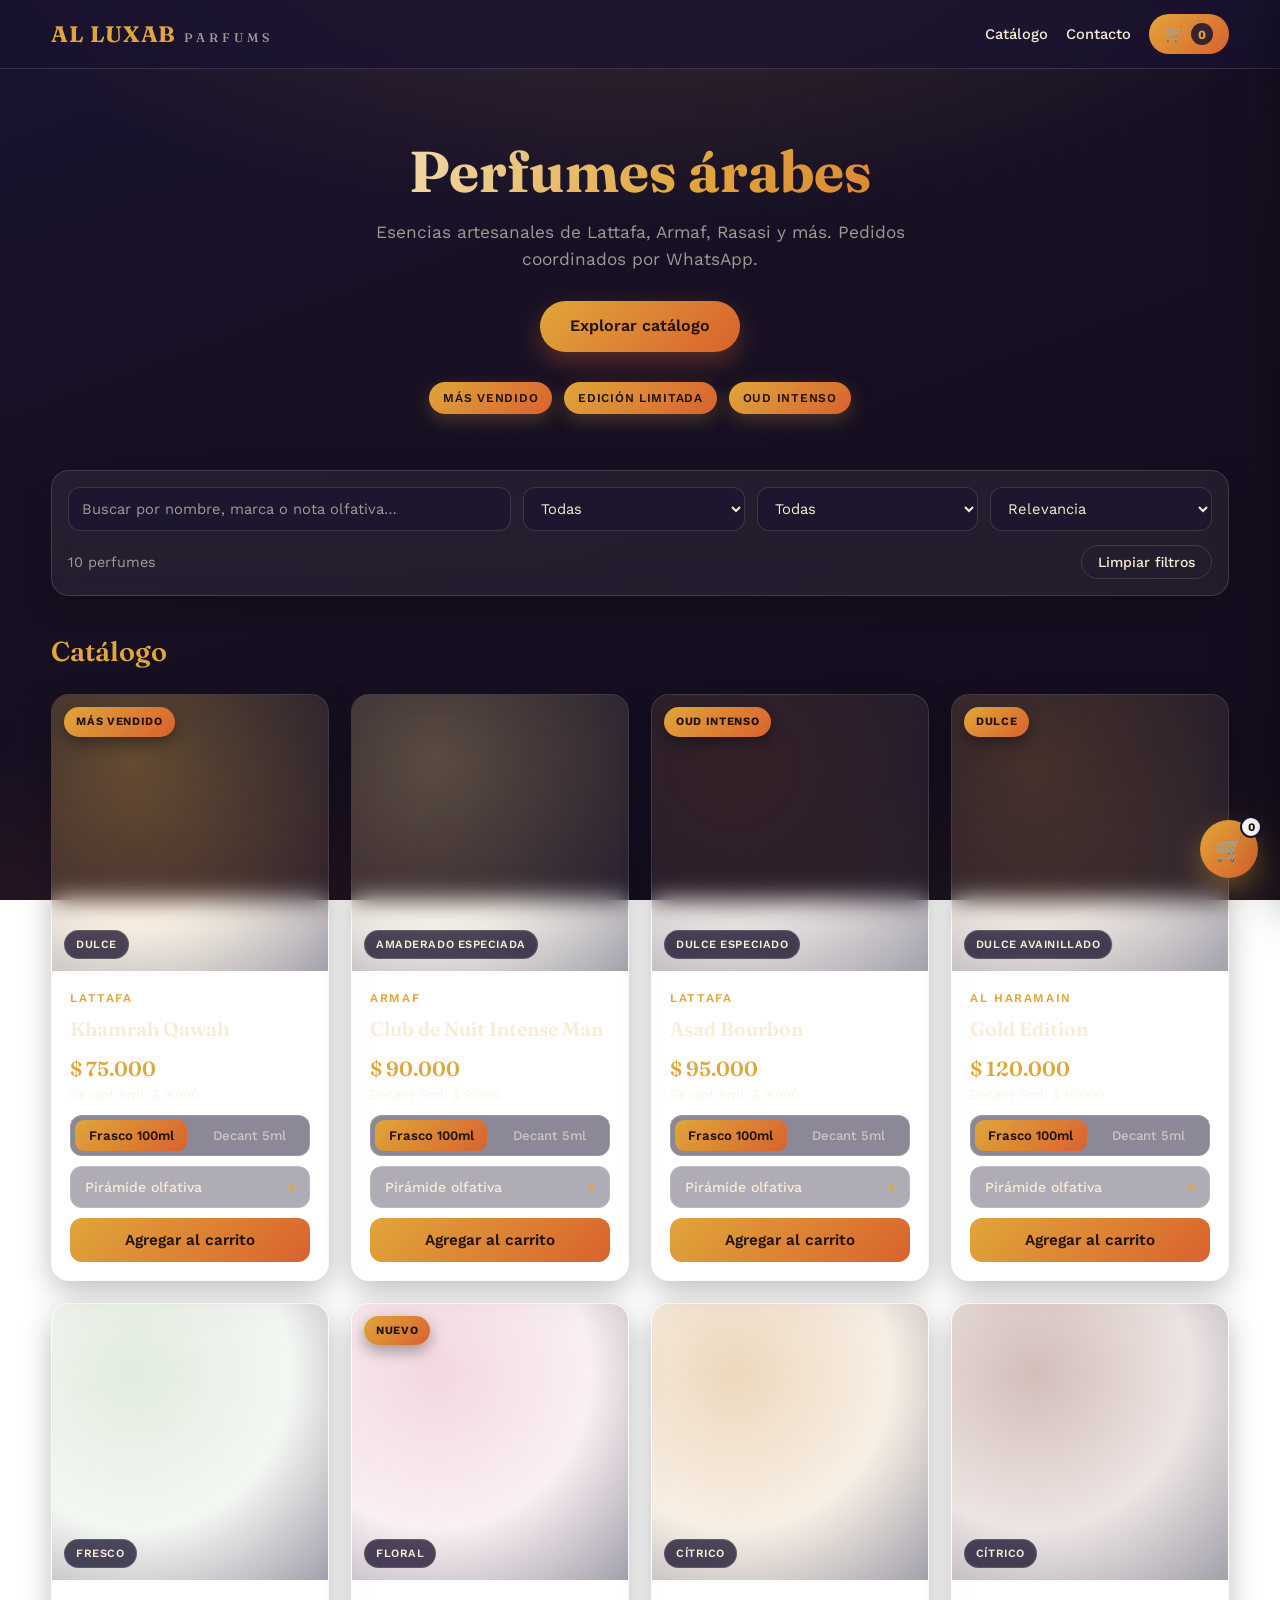
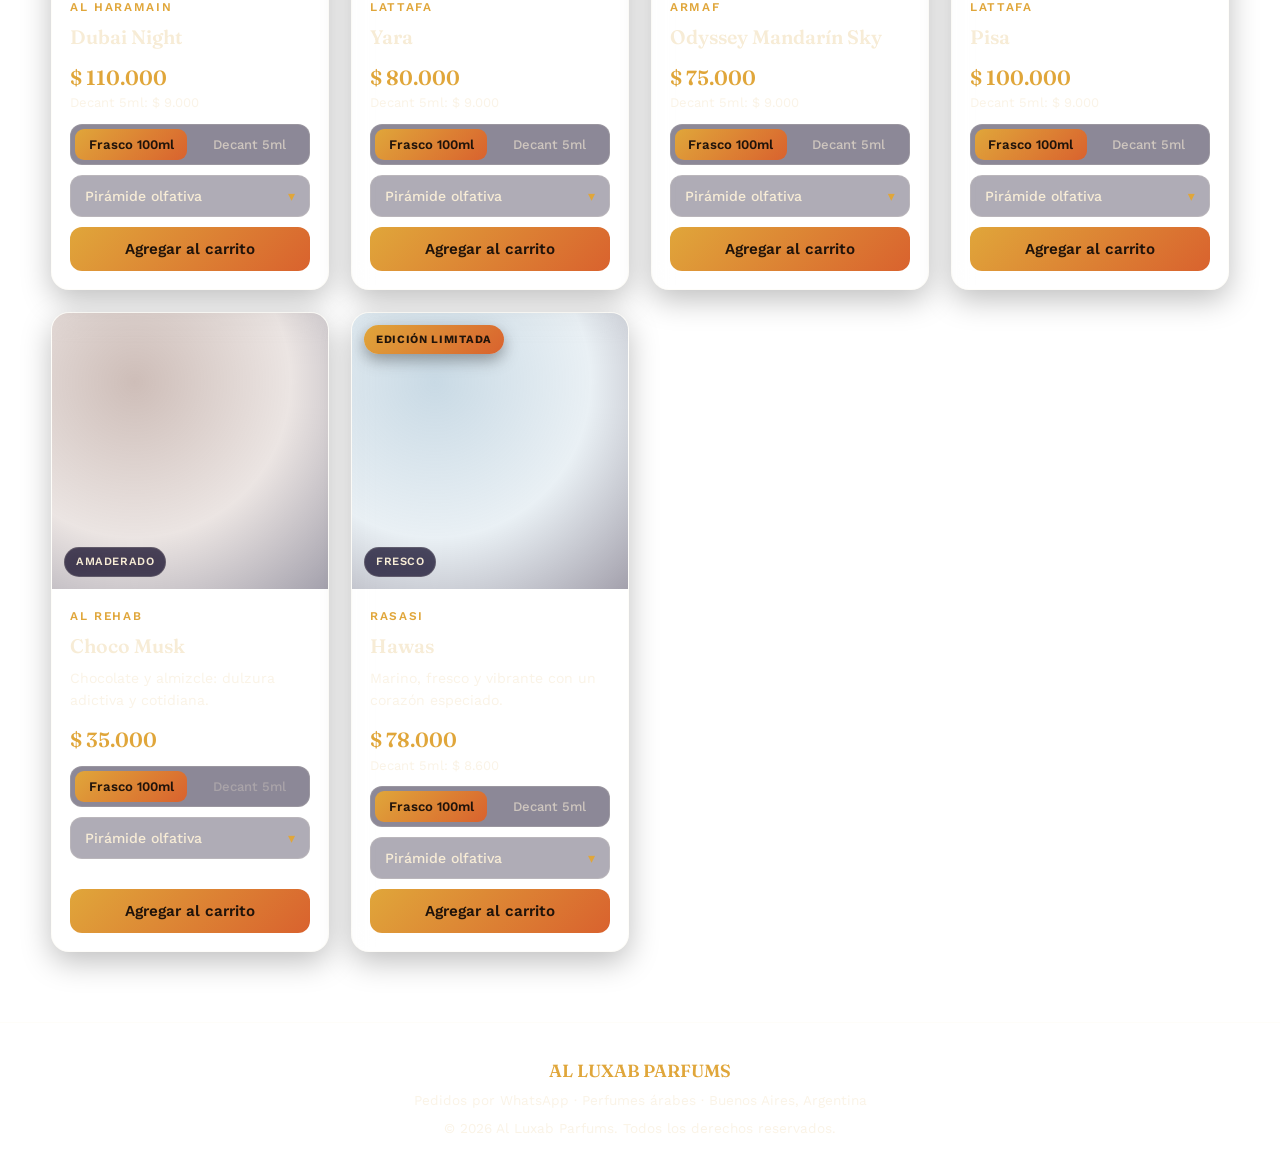
==== commit 11ddac0e: "Update index.html" ====
--- a/index.html
+++ b/index.html
@@ -22,7 +22,7 @@
     </a>
     <nav class="main-nav">
       <a href="#catalogo">Catálogo</a>
-      <a href="https://wa.me/5491131797343" target="_blank" rel="noopener" id="contact-link">Contacto</a>
+      <a href="https://wa.me/5491173674670" target="_blank" rel="noopener" id="contact-link">Contacto</a>
       <button class="header-cart" type="button" data-open-cart aria-label="Abrir carrito">
         🛒 <span class="cart-count" data-cart-count>0</span>
       </button>
